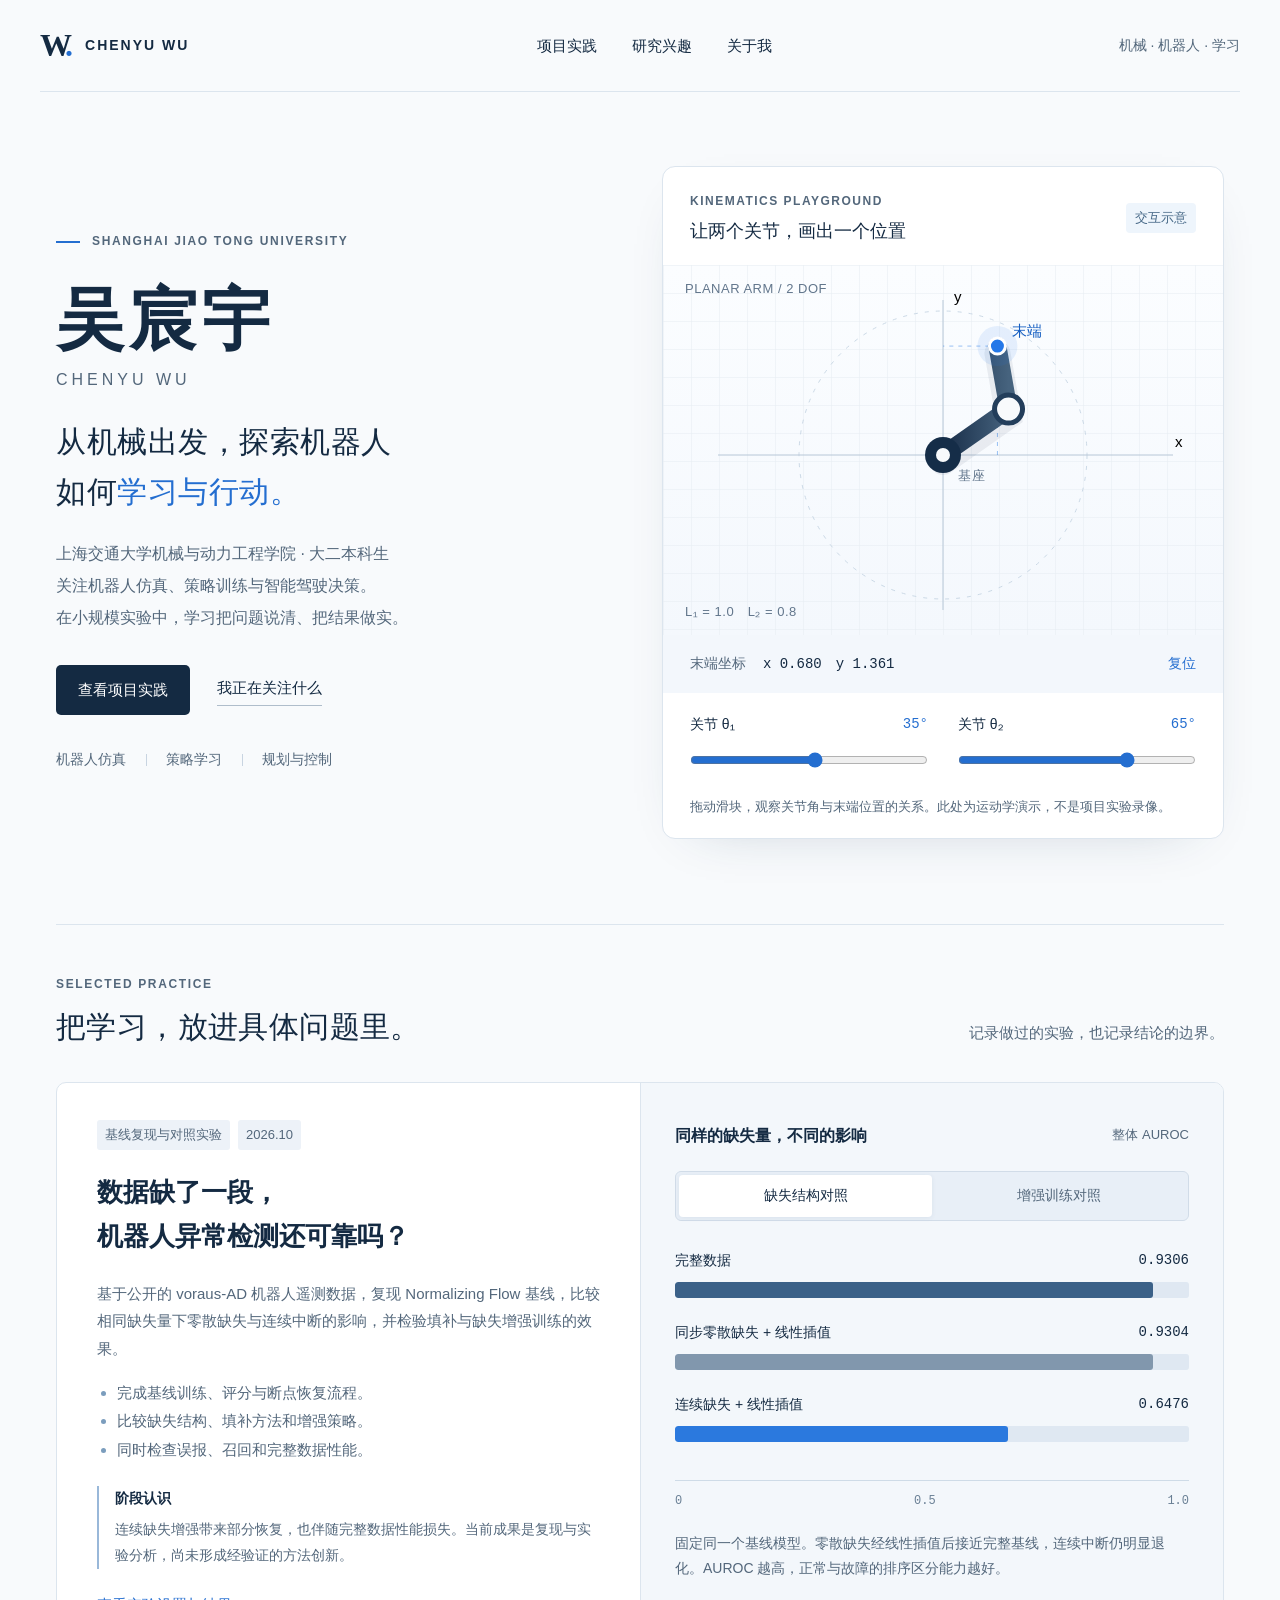
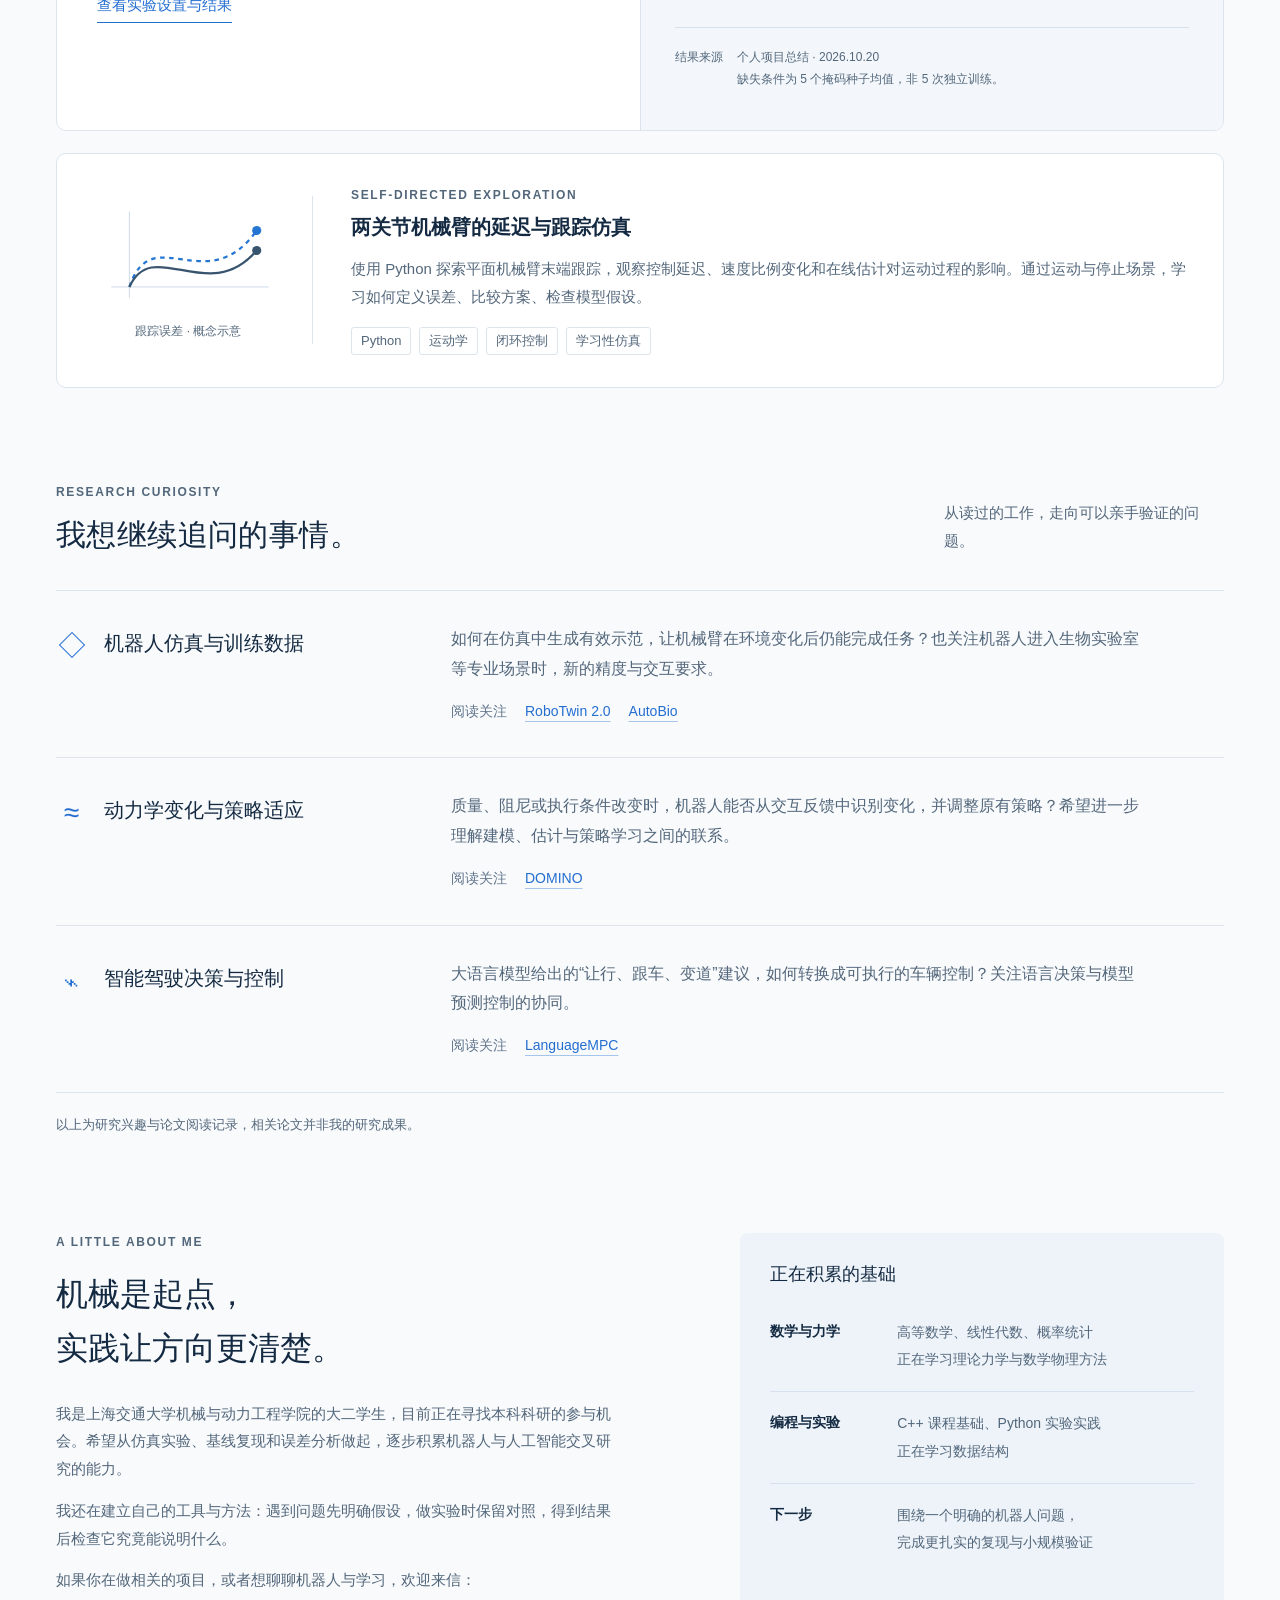
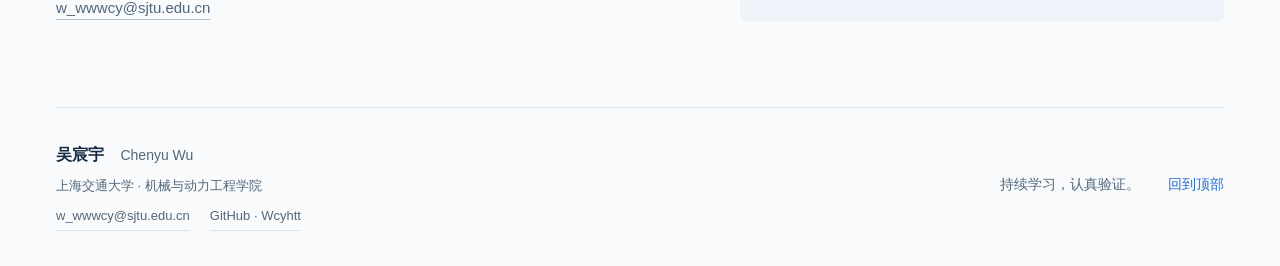
==== index.html @ 539a4d9e "Add files via upload" ====
<!doctype html>
<html lang="zh-CN">
<head>
  <meta charset="utf-8">
  <meta name="viewport" content="width=device-width, initial-scale=1">
  <meta name="description" content="吴宸宇，上海交通大学机械与动力工程学院本科生。关注机器人仿真、策略学习与智能驾驶决策，记录项目实践与学习探索。">
  <meta name="theme-color" content="#f8fafc">
  <title>吴宸宇｜机器人与机械 · 学习和探索</title>
  <link rel="icon" href="favicon.svg" type="image/svg+xml">
  <link rel="stylesheet" href="style.css">
  <script src="app.js" defer></script>
  <script type="application/ld+json">
  {
    "@context": "https://schema.org",
    "@type": "Person",
    "name": "吴宸宇",
    "alternateName": "Chenyu Wu",
    "email": "w_wwwcy@sjtu.edu.cn",
    "sameAs": ["https://github.com/Wcyhtt"],
    "affiliation": { "@type": "CollegeOrUniversity", "name": "上海交通大学机械与动力工程学院" },
    "knowsAbout": ["机器人仿真", "策略学习", "规划与控制", "智能驾驶决策"]
  }
  </script>
</head>
<body>
  <a class="skip-link" href="#main">跳到正文</a>
  <header class="site-header">
    <a class="identity" href="#home" aria-label="吴宸宇主页"><span class="monogram">W<span>.</span></span><span>CHENYU WU</span></a>
    <nav aria-label="主导航"><a href="#projects">项目实践</a><a href="#interests">研究兴趣</a><a href="#about">关于我</a></nav>
    <span class="header-note">机械 · 机器人 · 学习</span>
  </header>
  <main id="main">
    <section class="hero section-shell" id="home">
      <div class="hero-copy">
        <p class="eyebrow"><span class="line"></span> SHANGHAI JIAO TONG UNIVERSITY</p>
        <h1>吴宸宇<span class="english-name">Chenyu Wu</span></h1>
        <p class="hero-statement">从机械出发，探索机器人<br>如何<span>学习与行动。</span></p>
        <p class="hero-description">上海交通大学机械与动力工程学院 · 大二本科生<br>关注机器人仿真、策略训练与智能驾驶决策。<br>在小规模实验中，学习把问题说清、把结果做实。</p>
        <div class="hero-actions"><a class="button primary" href="#projects">查看项目实践</a><a class="text-link" href="#interests">我正在关注什么</a></div>
        <div class="topic-strip"><span>机器人仿真</span><span>策略学习</span><span>规划与控制</span></div>
      </div>
      <div class="robot-panel">
        <div class="panel-heading"><div><span class="eyebrow">KINEMATICS PLAYGROUND</span><h2>让两个关节，画出一个位置</h2></div><span class="pill">交互示意</span></div>
        <svg id="robot" viewBox="0 0 560 370" role="img" aria-label="可通过下方滑块调整关节角度的平面两连杆运动学示意图">
          <defs>
            <pattern id="grid" width="28" height="28" patternUnits="userSpaceOnUse"><path d="M 28 0 L 0 0 0 28" fill="none" stroke="#e5ebf1" stroke-width="1"/></pattern>
            <linearGradient id="linkGrad" x1="0" x2="1"><stop stop-color="#182d48"/><stop offset="1" stop-color="#46637e"/></linearGradient>
          </defs>
          <rect width="560" height="370" fill="url(#grid)"/>
          <circle cx="280" cy="190" r="144" fill="none" stroke="#cbd9e6" stroke-dasharray="4 7"/>
          <path d="M55 190 H510 M280 35 V345" stroke="#b7c7d7" stroke-width="1"/>
          <text x="512" y="182" class="svg-label">x</text><text x="291" y="37" class="svg-label">y</text>
          <text x="22" y="28" class="svg-meta">PLANAR ARM / 2 DOF</text>
          <text x="22" y="351" class="svg-meta">L₁ = 1.0　L₂ = 0.8</text>
          <path id="projection" d="" fill="none" stroke="#2276e5" stroke-dasharray="4 5" opacity=".45"/>
          <path id="arm-shadow" d="" fill="none" stroke="#10243a" stroke-width="26" stroke-linecap="round" opacity=".07" transform="translate(0,7)"/>
          <path id="arm-path" d="" fill="none" stroke="url(#linkGrad)" stroke-width="18" stroke-linecap="round" stroke-linejoin="round"/>
          <circle cx="280" cy="190" r="18" fill="#152d48"/><circle cx="280" cy="190" r="7" fill="#f8fafc"/>
          <circle id="elbow" r="14" fill="#f8fafc" stroke="#233e5b" stroke-width="5"/>
          <circle id="end-glow" r="20" fill="#2478e8" opacity=".1"/>
          <circle id="end" r="8" fill="#2478e8" stroke="white" stroke-width="3"/>
          <text id="tool-label" class="svg-label" fill="#165fc2">末端</text>
          <text x="295" y="215" class="svg-meta">基座</text>
        </svg>
        <div class="coordinates"><span>末端坐标 <b id="coords">x 0.680　y 1.361</b></span><button id="reset-arm" class="quiet-button" type="button">复位</button></div>
        <div class="joint-controls">
          <label for="q1"><span>关节 θ₁ <output id="q1-value" for="q1">35°</output></span><input type="range" id="q1" min="-60" max="120" value="35" step="1"></label>
          <label for="q2"><span>关节 θ₂ <output id="q2-value" for="q2">65°</output></span><input type="range" id="q2" min="-145" max="145" value="65" step="1"></label>
        </div>
        <p class="figure-caption">拖动滑块，观察关节角与末端位置的关系。此处为运动学演示，不是项目实验录像。</p>
      </div>
    </section>

    <section class="section-shell projects" id="projects">
      <div class="section-heading"><div><p class="eyebrow">SELECTED PRACTICE</p><h2>把学习，放进具体问题里。</h2></div><p>记录做过的实验，也记录结论的边界。</p></div>
      <article class="featured-project">
        <div class="project-copy"><div class="tags"><span>基线复现与对照实验</span><span>2026.10</span></div>
          <h3>数据缺了一段，<br>机器人异常检测还可靠吗？</h3>
          <p>基于公开的 voraus-AD 机器人遥测数据，复现 Normalizing Flow 基线，比较相同缺失量下零散缺失与连续中断的影响，并检验填补与缺失增强训练的效果。</p>
          <ul class="project-points"><li>完成基线训练、评分与断点恢复流程。</li><li>比较缺失结构、填补方法和增强策略。</li><li>同时检查误报、召回和完整数据性能。</li></ul>
          <p class="project-insight"><span>阶段认识</span>连续缺失增强带来部分恢复，也伴随完整数据性能损失。当前成果是复现与实验分析，尚未形成经验证的方法创新。</p>
          <button type="button" class="text-button" id="open-details" aria-haspopup="dialog">查看实验设置与结果</button>
        </div>
        <div class="results-panel">
          <div class="results-heading"><h4>同样的缺失量，不同的影响</h4><span>整体 AUROC</span></div>
          <div class="chart-tabs" role="tablist" aria-label="对照实验"><button type="button" role="tab" id="tab-structure" aria-controls="chart-content" aria-selected="true" data-mode="structure">缺失结构对照</button><button type="button" role="tab" id="tab-training" aria-controls="chart-content" aria-selected="false" tabindex="-1" data-mode="training">增强训练对照</button></div>
          <div id="chart-content" role="tabpanel" aria-labelledby="tab-structure" tabindex="0"><div id="bars"></div><div class="chart-axis"><span>0</span><span>0.5</span><span>1.0</span></div><p id="chart-description" class="chart-description"></p></div>
          <div class="chart-footnote"><b>结果来源</b><span>个人项目总结 · 2026.10.20<br>缺失条件为 5 个掩码种子均值，非 5 次独立训练。</span></div>
        </div>
      </article>
      <article class="secondary-project"><div class="small-diagram" aria-hidden="true"><svg viewBox="0 0 210 130"><path d="M20 100 H193 M40 112 V17" stroke="#c7d7e6"/><path d="M40 100 C65 25 125 115 180 38" fill="none" stroke="#2575d3" stroke-width="2.5" stroke-dasharray="5 5"/><path d="M40 100 C66 43 127 122 180 60" fill="none" stroke="#38546e" stroke-width="2.5"/><circle cx="180" cy="38" r="5" fill="#2575d3"/><circle cx="180" cy="60" r="5" fill="#38546e"/></svg><span>跟踪误差 · 概念示意</span></div><div><p class="eyebrow">SELF-DIRECTED EXPLORATION</p><h3>两关节机械臂的延迟与跟踪仿真</h3><p>使用 Python 探索平面机械臂末端跟踪，观察控制延迟、速度比例变化和在线估计对运动过程的影响。通过运动与停止场景，学习如何定义误差、比较方案、检查模型假设。</p><div class="tags light"><span>Python</span><span>运动学</span><span>闭环控制</span><span>学习性仿真</span></div></div></article>
    </section>

    <section class="interests section-shell" id="interests">
      <div class="section-heading"><div><p class="eyebrow">RESEARCH CURIOSITY</p><h2>我想继续追问的事情。</h2></div><p>从读过的工作，走向可以亲手验证的问题。</p></div>
      <div class="interest-list">
        <article><div class="interest-title"><span class="interest-symbol" aria-hidden="true">◇</span><h3>机器人仿真与训练数据</h3></div><div><p>如何在仿真中生成有效示范，让机械臂在环境变化后仍能完成任务？也关注机器人进入生物实验室等专业场景时，新的精度与交互要求。</p><div class="reading-links"><span>阅读关注</span><a href="https://arxiv.org/abs/2506.18088" target="_blank" rel="noopener noreferrer">RoboTwin 2.0</a><a href="https://arxiv.org/abs/2505.14030" target="_blank" rel="noopener noreferrer">AutoBio</a></div></div></article>
        <article><div class="interest-title"><span class="interest-symbol" aria-hidden="true">≈</span><h3>动力学变化与策略适应</h3></div><div><p>质量、阻尼或执行条件改变时，机器人能否从交互反馈中识别变化，并调整原有策略？希望进一步理解建模、估计与策略学习之间的联系。</p><div class="reading-links"><span>阅读关注</span><a href="https://arxiv.org/abs/2210.04209" target="_blank" rel="noopener noreferrer">DOMINO</a></div></div></article>
        <article><div class="interest-title"><span class="interest-symbol" aria-hidden="true">⌁</span><h3>智能驾驶决策与控制</h3></div><div><p>大语言模型给出的“让行、跟车、变道”建议，如何转换成可执行的车辆控制？关注语言决策与模型预测控制的协同。</p><div class="reading-links"><span>阅读关注</span><a href="https://arxiv.org/abs/2310.03026" target="_blank" rel="noopener noreferrer">LanguageMPC</a></div></div></article>
      </div>
      <p class="reading-note">以上为研究兴趣与论文阅读记录，相关论文并非我的研究成果。</p>
    </section>

    <section class="about section-shell" id="about">
      <div class="about-intro"><p class="eyebrow">A LITTLE ABOUT ME</p><h2>机械是起点，<br>实践让方向更清楚。</h2><p>我是上海交通大学机械与动力工程学院的大二学生，目前正在寻找本科科研的参与机会。希望从仿真实验、基线复现和误差分析做起，逐步积累机器人与人工智能交叉研究的能力。</p><p>我还在建立自己的工具与方法：遇到问题先明确假设，做实验时保留对照，得到结果后检查它究竟能说明什么。</p><p class="contact-line">如果你在做相关的项目，或者想聊聊机器人与学习，欢迎来信：<a class="text-link" href="mailto:w_wwwcy@sjtu.edu.cn">w_wwwcy@sjtu.edu.cn</a></p></div>
      <div class="foundation"><h3>正在积累的基础</h3><dl><div><dt>数学与力学</dt><dd>高等数学、线性代数、概率统计<br>正在学习理论力学与数学物理方法</dd></div><div><dt>编程与实验</dt><dd>C++ 课程基础、Python 实验实践<br>正在学习数据结构</dd></div><div><dt>下一步</dt><dd>围绕一个明确的机器人问题，<br>完成更扎实的复现与小规模验证</dd></div></dl></div>
    </section>
  </main>
  <footer class="site-footer section-shell"><div><b>吴宸宇 <span>Chenyu Wu</span></b><p>上海交通大学 · 机械与动力工程学院</p><p class="footer-contact"><a href="mailto:w_wwwcy@sjtu.edu.cn">w_wwwcy@sjtu.edu.cn</a><a href="https://github.com/Wcyhtt" target="_blank" rel="noopener noreferrer">GitHub · Wcyhtt</a></p></div><div class="footer-right"><span>持续学习，认真验证。</span><a href="#home">回到顶部</a></div></footer>

  <dialog id="project-dialog" aria-labelledby="dialog-title"><div class="dialog-top"><span class="eyebrow">PROJECT NOTES</span><button type="button" class="close-button" id="close-details" aria-label="关闭实验详情">关闭</button></div><h2 id="dialog-title">机器人遥测缺失鲁棒性实验</h2><p class="dialog-lead">公开基线复现 · 缺失结构对照 · 普通增强验证</p>
    <h3>实验设置</h3><div class="dialog-facts"><div><span>数据集</span><b>voraus-AD · 100 Hz</b></div><div><span>基线</span><b>官方 Normalizing Flow</b></div><div><span>基线训练</span><b>CPU · 70 轮</b></div><div><span>评价周期</span><b>209 正常 + 755 故障</b></div></div>
    <p>人工缺失设置：一个轴组的 21 个通道，每通道缺失 50 点。连续条件对应 0.5 秒，零散条件匹配缺失数量。分别比较前值填补、线性插值，以及正常续训、零散增强、连续增强。</p>
    <h3>最值得保留的认识</h3><ul><li>零散缺失下，线性插值能使排序性能接近完整基线；连续中断仍明显退化。</li><li>连续增强将缺失条件平均 AUROC 从正常续训的 0.6460 提高到 0.7575，但完整数据召回从 69.54% 降至 61.32%。</li><li>高召回可能伴随大量误报，因此不能只看单一指标。</li></ul>
    <h3>证据范围</h3><p>仅包含一个数据集及有限训练随机种子；五个掩码种子复用同一批周期。线性插值为离线对照，人工遥测缺失不等于真实总线故障。项目尚无论文或经验证的方法创新，当前保留复现流程、结果与阶段分析。</p>
    <div class="dialog-actions"><a class="button primary" href="project-note.txt" download>下载简要项目记录</a><a href="https://github.com/vorausrobotik/voraus-ad-dataset" target="_blank" rel="noopener noreferrer">查看上游数据与代码</a></div>
  </dialog>
</body>
</html>
---- style.css ----
:root{--ink:#142a42;--muted:#53677b;--blue:#246ed0;--pale:#eef5fc;--line:#dce5ee;--paper:#fff;--bg:#f8fafc;font-size:16px;color-scheme:light}*{box-sizing:border-box}html{scroll-behavior:smooth;scroll-padding-top:96px}body{margin:0;background:var(--bg);color:var(--ink);font-family:Inter,-apple-system,BlinkMacSystemFont,"Segoe UI","PingFang SC","Microsoft YaHei",sans-serif;font-size:1rem;line-height:1.85;-webkit-font-smoothing:antialiased}a{color:inherit;text-decoration:none}button,input{font:inherit}button,a,input{-webkit-tap-highlight-color:transparent}button{cursor:pointer}a:focus-visible,button:focus-visible,input:focus-visible,[tabindex]:focus-visible{outline:3px solid #5299ef;outline-offset:5px}::selection{background:#cfe3ff}h1,h2,h3,h4,p{margin:0}h1,h2,h3,h4{line-height:1.45}button{border:0}svg{display:block}section{scroll-margin-top:25px}.section-shell{width:min(1240px,calc(100% - 112px));margin:auto}.site-header{height:92px;width:min(1360px,calc(100% - 80px));margin:auto;display:flex;align-items:center;justify-content:space-between;border-bottom:1px solid var(--line);gap:28px}.identity{display:flex;align-items:center;gap:13px;letter-spacing:2px;font-weight:700;font-size:.875rem;white-space:nowrap}.monogram{font-family:Georgia,serif;font-weight:bold;font-size:2rem;letter-spacing:-4px;margin-right:3px}.monogram span{color:var(--blue)}nav{display:flex;gap:35px;font-size:.9375rem}nav a{position:relative}nav a:after{content:"";height:2px;background:var(--blue);position:absolute;bottom:-6px;left:0;width:0;transition:width .2s}nav a:hover:after{width:100%}.header-note{font-size:.875rem;color:var(--muted)}.eyebrow{font-size:.75rem;line-height:1.6;font-weight:650;letter-spacing:1.65px;color:var(--muted)}.hero{padding-top:74px;padding-bottom:85px;display:grid;grid-template-columns:1fr 1.02fr;gap:55px;align-items:center}.hero .eyebrow{display:flex;align-items:center;gap:12px}.line{width:24px;height:2px;background:var(--blue)}h1{font-size:4.25rem;letter-spacing:5px;font-weight:650;line-height:1.2;margin:28px 0 28px}.english-name{display:block;margin-top:9px;font-size:1rem;letter-spacing:4px;color:var(--muted);font-weight:450;text-transform:uppercase}.hero-statement{font-size:1.875rem;font-weight:550;letter-spacing:.5px;line-height:1.65;margin-bottom:22px}.hero-statement span{color:var(--blue)}.hero-description{font-size:1rem;color:var(--muted);line-height:2}.hero-actions{display:flex;align-items:center;gap:27px;margin-top:31px}.button{padding:11px 22px;display:inline-flex;align-items:center;justify-content:center;font-size:.9375rem;font-weight:550;border-radius:5px;transition:background .2s,transform .2s}.primary{background:var(--ink);color:white}.primary:hover{background:var(--blue);transform:translateY(-1px)}.text-link{font-size:.9375rem;border-bottom:1px solid #afbdcb;padding-bottom:3px}.text-link:hover{color:var(--blue)}.topic-strip{display:flex;gap:20px;margin-top:32px;font-size:.875rem;color:var(--muted)}.topic-strip span+span{position:relative;padding-left:20px}.topic-strip span+span:before{content:"";height:12px;width:1px;background:#c8d4e1;position:absolute;left:0;top:7px}.robot-panel{background:#fff;border:1px solid var(--line);border-radius:13px;overflow:hidden;box-shadow:0 16px 55px -35px #1736534a}.panel-heading{padding:25px 27px 21px;display:flex;align-items:center;justify-content:space-between;gap:15px}.panel-heading h2{font-size:1.125rem;font-weight:550;margin-top:7px}.panel-heading .eyebrow{font-size:.75rem;letter-spacing:1.5px}.pill{font-size:.8125rem;white-space:nowrap;background:var(--pale);padding:3px 9px;border-radius:4px;color:#466887}#robot{width:100%;height:auto;background:linear-gradient(#fbfdff,#f4f8fd)}.svg-label{font-family:inherit;font-size:15px}.svg-meta{font-family:inherit;font-size:13px;fill:#62768c;letter-spacing:.5px}.coordinates{display:flex;justify-content:space-between;align-items:center;padding:12px 27px;background:#f3f7fc;font-size:.875rem;color:var(--muted);gap:10px}.coordinates b{font-family:ui-monospace,SFMono-Regular,Consolas,monospace;font-weight:500;color:var(--ink);margin-left:13px}.quiet-button{background:transparent;color:var(--blue);font-size:.875rem;padding:4px 0 4px 9px}.joint-controls{padding:19px 27px 7px;display:grid;grid-template-columns:1fr 1fr;gap:30px}.joint-controls label>span{display:flex;justify-content:space-between;font-size:.875rem}.joint-controls output{font-family:ui-monospace,monospace;color:var(--blue)}input[type=range]{width:100%;height:22px;accent-color:var(--blue);margin:11px 0 0;cursor:pointer}.figure-caption{padding:8px 27px 20px;color:var(--muted);font-size:.8125rem;line-height:1.7}.section-heading{display:flex;align-items:flex-end;justify-content:space-between;gap:35px;margin-bottom:34px}.section-heading h2{font-size:1.875rem;font-weight:580;letter-spacing:.4px;margin-top:11px}.section-heading>p{max-width:280px;color:var(--muted);font-size:.9375rem;padding-bottom:2px}.projects{padding-top:50px;border-top:1px solid var(--line)}.featured-project{display:grid;grid-template-columns:1fr 1fr;border:1px solid var(--line);border-radius:10px;background:var(--paper);overflow:hidden}.project-copy{padding:37px 40px 36px}.tags{display:flex;flex-wrap:wrap;gap:8px;font-size:.8125rem;color:var(--muted)}.tags span{background:#edf2f8;padding:3px 8px;border-radius:3px}.project-copy h3{font-size:1.65rem;font-weight:600;margin-top:21px;margin-bottom:21px;line-height:1.65}.project-copy>p,.project-points{font-size:.9375rem;color:var(--muted)}.project-points{padding-left:20px;margin:16px 0 22px;line-height:1.9}.project-points li::marker{color:#7b9dbd}.project-insight{border-left:2px solid #99b8d9;padding-left:16px;font-size:.875rem!important}.project-insight>span{display:block;color:var(--ink);font-weight:600;margin-bottom:5px}.text-button{background:transparent;border-bottom:1px solid var(--blue);color:var(--blue);padding:0 0 3px;margin-top:22px;font-size:.9375rem}.text-button:hover{color:var(--ink);border-color:var(--ink)}.results-panel{padding:40px 34px;background:#f3f7fb;border-left:1px solid var(--line);display:flex;flex-direction:column;justify-content:center}.results-heading{display:flex;justify-content:space-between;align-items:center;gap:15px;margin-bottom:24px}.results-heading h4{font-size:1rem;font-weight:600}.results-heading>span{font-size:.8125rem;color:var(--muted);white-space:nowrap}.chart-tabs{display:flex;border:1px solid #d1dce8;background:#e8eff7;border-radius:6px;padding:3px;margin-bottom:27px}.chart-tabs button{width:50%;padding:8px 10px;border-radius:4px;background:transparent;color:var(--muted);font-size:.875rem}.chart-tabs button[aria-selected=true]{background:white;color:var(--ink);box-shadow:0 1px 5px #29446012}#bars{display:flex;flex-direction:column;gap:22px;min-height:220px}.bar-label{display:flex;justify-content:space-between;font-size:.875rem;margin-bottom:8px;gap:12px}.bar-label b{font-family:ui-monospace,monospace;font-weight:500}.bar-track{height:16px;background:#dfe8f2;border-radius:3px;overflow:hidden}.bar-fill{height:100%;background:#3b6188;border-radius:3px;transition:width .3s}.bar-fill.accent{background:#2b79de}.bar-fill.muted{background:#8197ad}.chart-axis{display:flex;justify-content:space-between;font-family:ui-monospace,monospace;font-size:.75rem;color:#697f94;margin-top:12px;padding-top:9px;border-top:1px solid #cedbe7}.chart-description{font-size:.875rem;color:var(--muted);margin-top:18px;min-height:76px}.chart-footnote{display:flex;gap:14px;border-top:1px solid #d6e1ec;margin-top:20px;padding-top:18px;font-size:.75rem;color:var(--muted)}.chart-footnote b{font-weight:500;white-space:nowrap}.secondary-project{display:grid;grid-template-columns:220px 1fr;gap:38px;padding:32px 36px;border:1px solid var(--line);border-radius:10px;background:#fff;margin-top:22px;align-items:center}.secondary-project h3{font-size:1.25rem;margin:8px 0 13px}.secondary-project p:not(.eyebrow){font-size:.9375rem;color:var(--muted)}.small-diagram{border-right:1px solid var(--line);padding-right:28px;text-align:center}.small-diagram svg{width:100%}.small-diagram span{font-size:.75rem;color:var(--muted)}.tags.light{margin-top:16px}.tags.light span{background:transparent;border:1px solid var(--line);padding:1px 9px}.interests{padding-top:95px}.interest-list{border-top:1px solid var(--line)}.interest-list article{display:grid;grid-template-columns:350px 1fr;gap:45px;padding:33px 0;border-bottom:1px solid var(--line)}.interest-title{display:flex;gap:17px;align-items:flex-start}.interest-title h3{font-size:1.25rem;font-weight:550;padding-top:5px}.interest-symbol{font-size:1.75rem;color:var(--blue);width:31px;line-height:1.6;text-align:center}.interest-list article p{color:var(--muted);font-size:1rem;max-width:690px}.reading-links{display:flex;gap:18px;flex-wrap:wrap;margin-top:15px;font-size:.875rem}.reading-links>span{color:#60748b}.reading-links a{color:var(--blue);text-decoration:underline;text-underline-offset:5px;text-decoration-color:#a5c5ed}.reading-links a:hover{text-decoration-color:var(--blue)}.reading-note{font-size:.8125rem;color:var(--muted);margin-top:20px}.about{display:grid;grid-template-columns:1fr .85fr;gap:115px;padding-top:96px;padding-bottom:85px}.about h2{font-size:2rem;line-height:1.7;font-weight:550;margin:15px 0 24px}.about-intro>p:not(.eyebrow){color:var(--muted);font-size:.9375rem;margin-top:14px}.foundation{padding:28px 30px;background:#edf3f9;border-radius:8px}.foundation h3{font-size:1.125rem;font-weight:550}.foundation dl{margin:14px 0 0}.foundation dl>div{padding:18px 0;border-bottom:1px solid #d7e2ee;display:grid;grid-template-columns:115px 1fr;gap:12px}.foundation dl>div:last-child{border:0;padding-bottom:0}.foundation dt{font-size:.875rem;font-weight:600}.foundation dd{margin:0;color:var(--muted);font-size:.875rem;line-height:1.95}.site-footer{padding:32px 0 35px;border-top:1px solid var(--line);display:flex;justify-content:space-between;gap:25px;font-size:.875rem}.site-footer b{font-size:1rem;font-weight:600}.site-footer b span{margin-left:12px;font-weight:450;color:var(--muted);font-size:.875rem}.site-footer p{font-size:.8125rem;color:var(--muted);margin-top:5px}.footer-right{display:flex;gap:28px;align-items:center;color:var(--muted)}.footer-right a{color:var(--blue)}.skip-link{position:absolute;left:12px;top:-90px;z-index:5;padding:10px;background:var(--ink);color:white}.skip-link:focus{top:10px}dialog{border:1px solid var(--line);border-radius:12px;width:min(750px,calc(100% - 36px));max-height:90vh;padding:34px 39px;color:var(--ink);box-shadow:0 30px 100px #11243d40}dialog::backdrop{background:#10284185;backdrop-filter:blur(4px)}.dialog-top{display:flex;align-items:center;justify-content:space-between;margin-bottom:20px}.close-button{background:#eef3f8;color:var(--ink);border-radius:4px;padding:5px 12px;font-size:.875rem}dialog h2{font-size:1.55rem}.dialog-lead{color:var(--muted);margin:10px 0 24px;font-size:.875rem}dialog h3{font-size:1.05rem;margin:22px 0 12px}dialog p,dialog li{font-size:.9375rem;color:var(--muted)}dialog ul{padding-left:21px}dialog li{margin:9px 0}.dialog-facts{display:grid;grid-template-columns:1fr 1fr;gap:11px;margin:15px 0 20px}.dialog-facts>div{padding:12px 16px;background:#f1f5fa;border-radius:5px}.dialog-facts span{display:block;color:var(--muted);font-size:.8125rem}.dialog-facts b{font-size:.875rem;font-weight:500}.dialog-actions{display:flex;align-items:center;gap:25px;flex-wrap:wrap;margin-top:24px}.dialog-actions>a:not(.button){font-size:.875rem;color:var(--blue);text-decoration:underline}
@media(min-width:1500px){.hero{gap:90px;padding-top:95px;padding-bottom:105px}.hero-statement{font-size:2rem}}
@media(max-width:1100px){.section-shell{width:calc(100% - 72px)}.site-header{width:calc(100% - 60px)}.header-note{display:none}.hero{gap:32px;padding-top:55px}h1{font-size:3.5rem}.hero-statement{font-size:1.55rem}.hero-description{font-size:.9375rem}.panel-heading{padding:20px}.panel-heading h2{font-size:1rem}.pill{display:none}.project-copy{padding:30px}.results-panel{padding:30px 25px}.interest-list article{grid-template-columns:285px 1fr;gap:25px}.about{gap:50px}.foundation{padding:25px}.foundation dl>div{grid-template-columns:1fr;gap:4px}.hero-actions{gap:20px}.text-link{font-size:.875rem}.topic-strip{gap:10px}.topic-strip span+span{padding-left:10px}}
@media(max-width:800px){html{scroll-padding-top:30px}.section-shell{width:calc(100% - 40px)}.site-header{width:calc(100% - 40px);height:auto;min-height:82px;flex-wrap:wrap;padding:16px 0;gap:14px}.identity{font-size:.8125rem}nav{gap:23px;font-size:.875rem}.hero{grid-template-columns:1fr;padding-top:46px;padding-bottom:58px;gap:36px}.hero-copy{max-width:600px}.hero .eyebrow{font-size:.6875rem}h1{font-size:3.65rem;margin:26px 0}.hero-statement{font-size:1.75rem}.hero-description{font-size:1rem}.hero-actions{gap:27px}.topic-strip{margin-top:25px;gap:18px}.topic-strip span+span{padding-left:18px}.robot-panel{max-width:620px;width:100%}.panel-heading h2{font-size:1.125rem}.pill{display:block}.figure-caption{font-size:.8125rem}.section-heading{display:block;margin-bottom:26px}.section-heading h2{font-size:1.55rem}.section-heading>p{margin-top:14px;max-width:none}.featured-project{grid-template-columns:1fr}.results-panel{border-left:0;border-top:1px solid var(--line);padding:28px}.project-copy{padding:29px}.project-copy h3{font-size:1.5rem}.project-copy h3 br{display:none}#bars{min-height:0;gap:20px}.chart-description{min-height:0}.secondary-project{grid-template-columns:1fr;padding:28px;gap:15px}.small-diagram{display:none}.interests{padding-top:65px}.interest-list article{grid-template-columns:1fr;gap:12px;padding:27px 0}.interest-title h3{font-size:1.15rem}.interest-list article>div:last-child{padding-left:48px}.reading-links{gap:15px}.about{grid-template-columns:1fr;gap:32px;padding-top:65px;padding-bottom:55px}.about h2{font-size:1.65rem}.foundation dl>div{grid-template-columns:110px 1fr}.site-footer{flex-direction:column;gap:19px}.footer-right{justify-content:space-between;font-size:.8125rem}dialog{padding:25px}.dialog-facts{grid-template-columns:1fr 1fr}.dialog-actions{gap:18px}}
@media(max-width:400px){nav{gap:17px}.site-header{gap:9px}.hero-actions{gap:18px}.button{padding:10px 17px}.text-link{font-size:.8125rem}.coordinates{padding:12px 18px;font-size:.8125rem}.coordinates b{margin-left:6px}.joint-controls{padding:18px 20px 5px;gap:20px}.panel-heading{padding:20px 18px}.panel-heading h2{font-size:1rem}.figure-caption{padding:8px 18px 17px}.topic-strip{font-size:.8125rem}.project-copy,.results-panel{padding:24px}.results-heading{align-items:start}.results-heading h4{font-size:.9375rem}.foundation{padding:22px}.foundation dl>div{grid-template-columns:1fr}.dialog-facts{grid-template-columns:1fr}}
@media(prefers-reduced-motion:reduce){html{scroll-behavior:auto}*{transition:none!important}}
.footer-contact{display:flex;flex-wrap:wrap;gap:20px;margin-top:10px}
.footer-contact a{border-bottom:1px solid var(--line);padding-bottom:2px;transition:color .2s,border-color .2s}
.footer-contact a:hover{color:var(--blue);border-color:var(--blue)}
.contact-line .text-link{white-space:nowrap}
@media(max-width:800px){.footer-contact{gap:14px}}
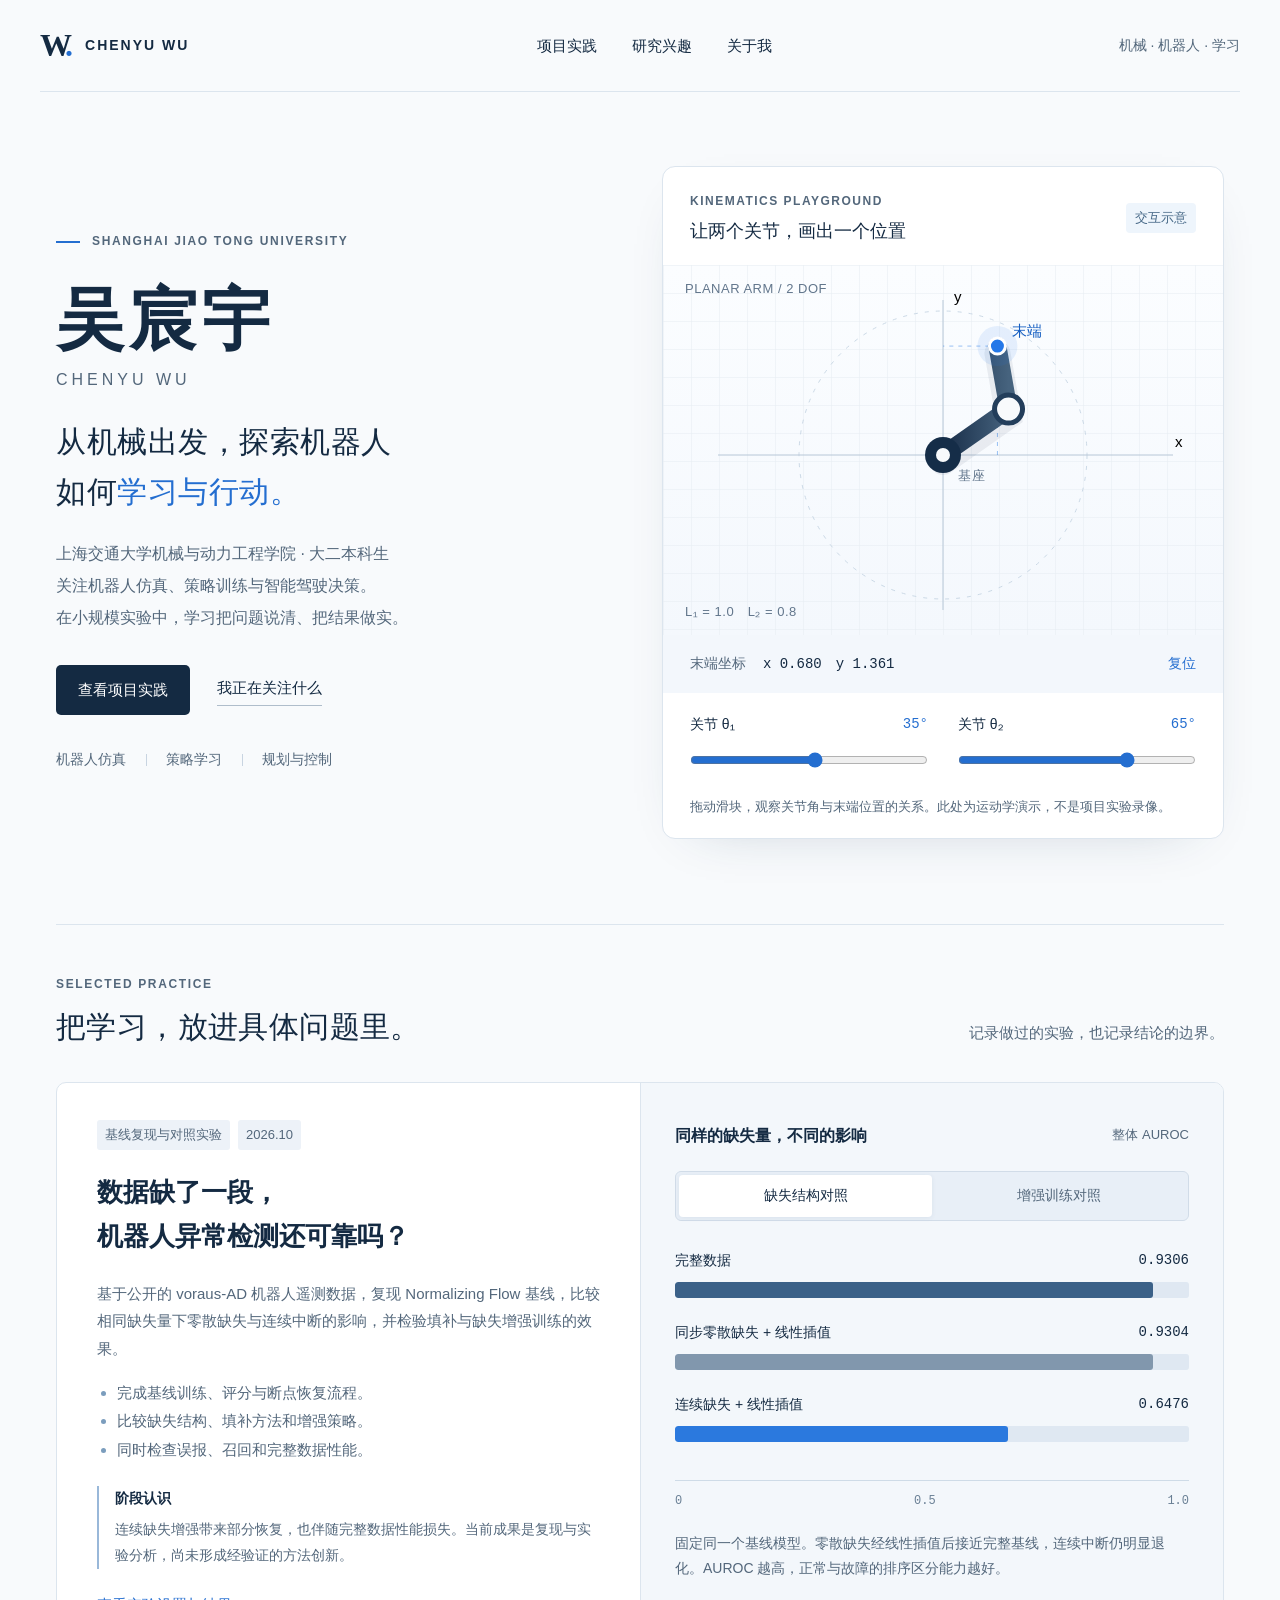
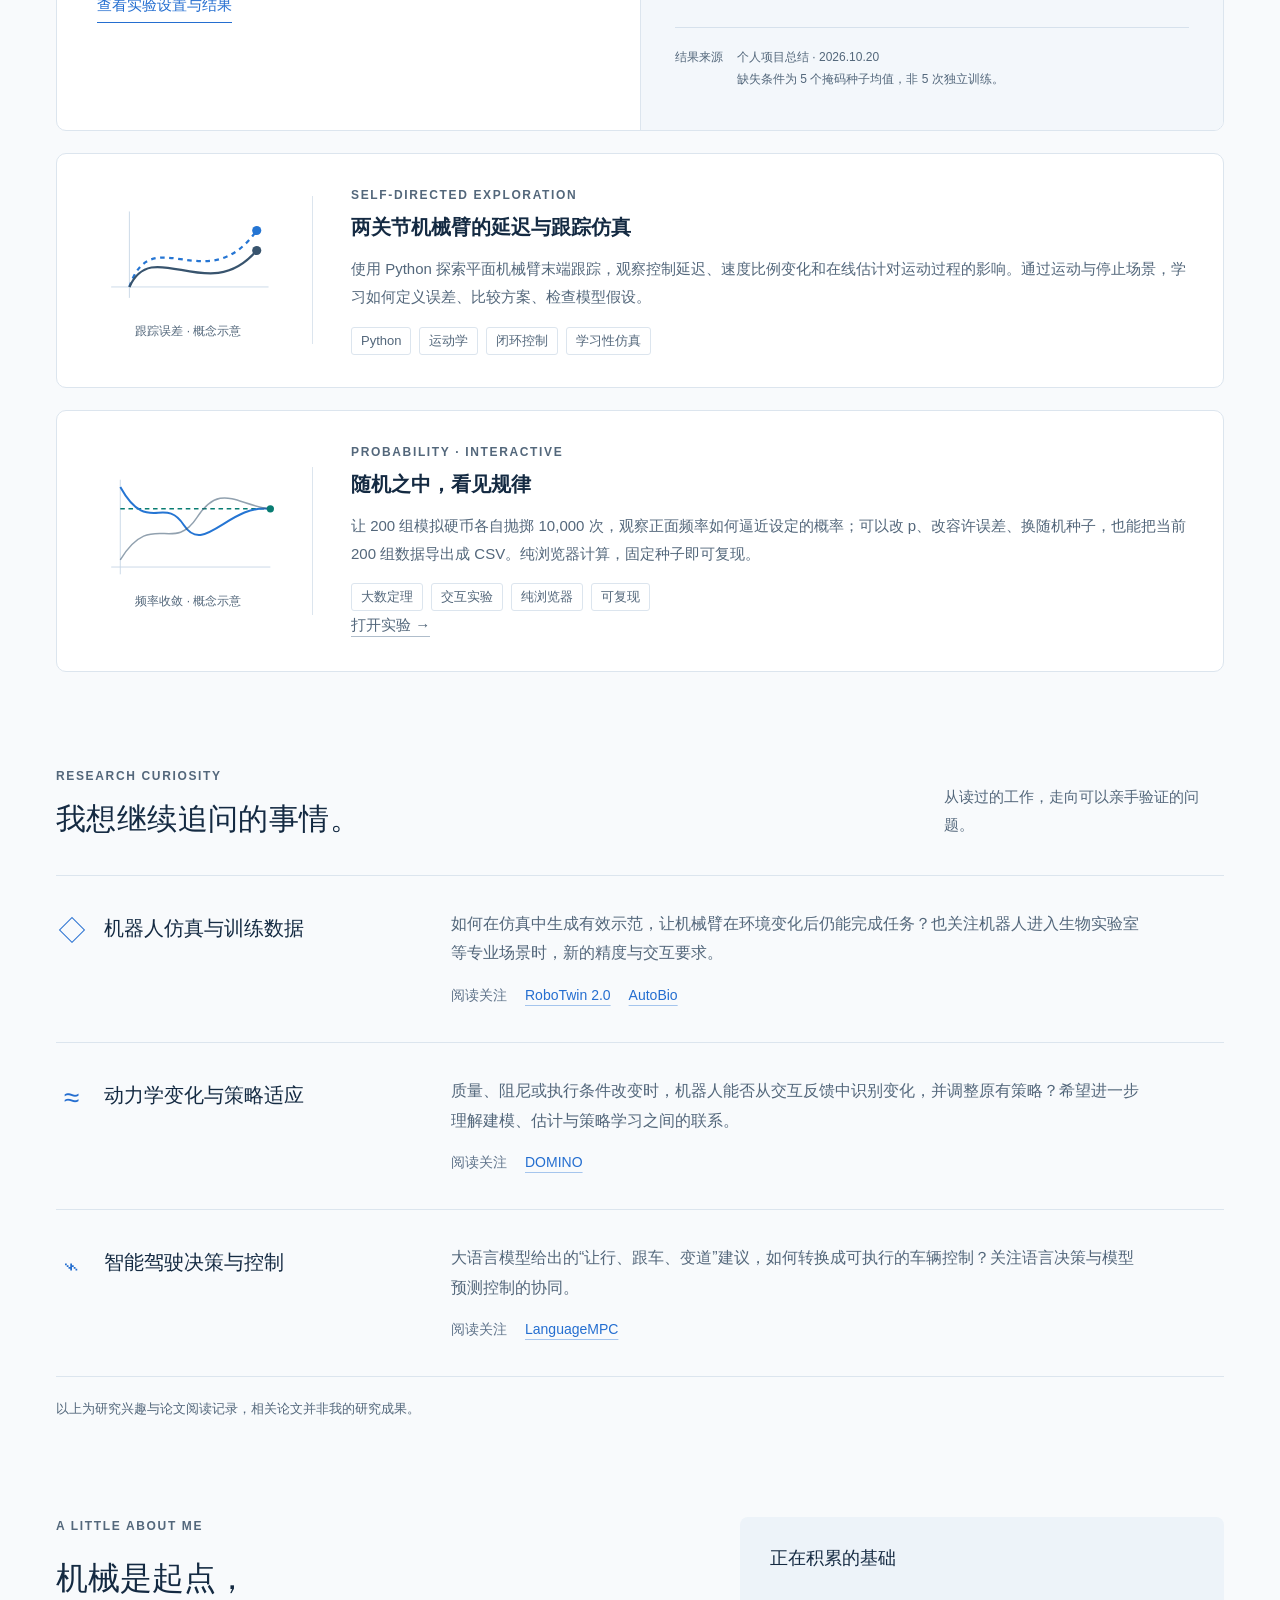
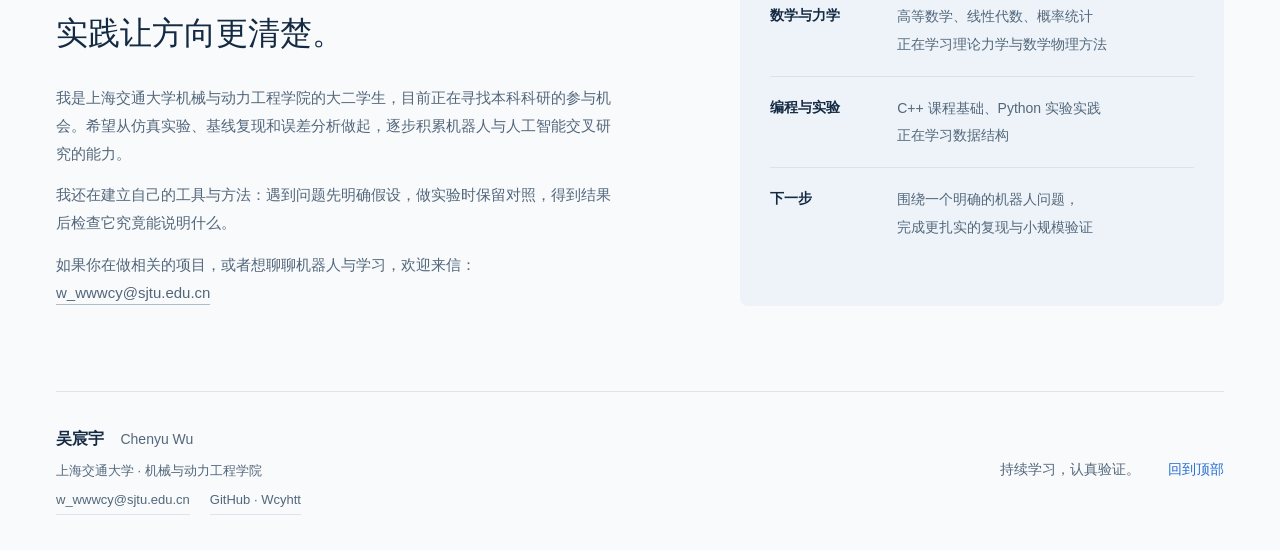
==== commit 3f7394de: "????:??????????" ====
--- a/index.html
+++ b/index.html
@@ -89,6 +89,7 @@
         </div>
       </article>
       <article class="secondary-project"><div class="small-diagram" aria-hidden="true"><svg viewBox="0 0 210 130"><path d="M20 100 H193 M40 112 V17" stroke="#c7d7e6"/><path d="M40 100 C65 25 125 115 180 38" fill="none" stroke="#2575d3" stroke-width="2.5" stroke-dasharray="5 5"/><path d="M40 100 C66 43 127 122 180 60" fill="none" stroke="#38546e" stroke-width="2.5"/><circle cx="180" cy="38" r="5" fill="#2575d3"/><circle cx="180" cy="60" r="5" fill="#38546e"/></svg><span>跟踪误差 · 概念示意</span></div><div><p class="eyebrow">SELF-DIRECTED EXPLORATION</p><h3>两关节机械臂的延迟与跟踪仿真</h3><p>使用 Python 探索平面机械臂末端跟踪，观察控制延迟、速度比例变化和在线估计对运动过程的影响。通过运动与停止场景，学习如何定义误差、比较方案、检查模型假设。</p><div class="tags light"><span>Python</span><span>运动学</span><span>闭环控制</span><span>学习性仿真</span></div></div></article>
+      <article class="secondary-project"><div class="small-diagram" aria-hidden="true"><svg viewBox="0 0 210 130"><path d="M20 110 H195 M30 118 V14" stroke="#c7d7e6"/><line x1="30" y1="46" x2="195" y2="46" stroke="#087c72" stroke-width="1.6" stroke-dasharray="5 4"/><path d="M30 22 C60 76 78 30 100 64 S150 40 195 46" fill="none" stroke="#2575d3" stroke-width="2.2"/><path d="M30 102 C64 46 88 96 114 56 S158 42 195 46" fill="none" stroke="#38546e" stroke-width="1.6" opacity=".55"/><circle cx="195" cy="46" r="4" fill="#087c72"/></svg><span>频率收敛 · 概念示意</span></div><div><p class="eyebrow">PROBABILITY · INTERACTIVE</p><h3>随机之中，看见规律</h3><p>让 200 组模拟硬币各自抛掷 10,000 次，观察正面频率如何逼近设定的概率；可以改 p、改容许误差、换随机种子，也能把当前 200 组数据导出成 CSV。纯浏览器计算，固定种子即可复现。</p><div class="tags light"><span>大数定理</span><span>交互实验</span><span>纯浏览器</span><span>可复现</span></div><p class="project-link"><a class="text-link" href="law-of-large-numbers.html" target="_blank" rel="noopener">打开实验 →</a></p></div></article>
     </section>
 
     <section class="interests section-shell" id="interests">
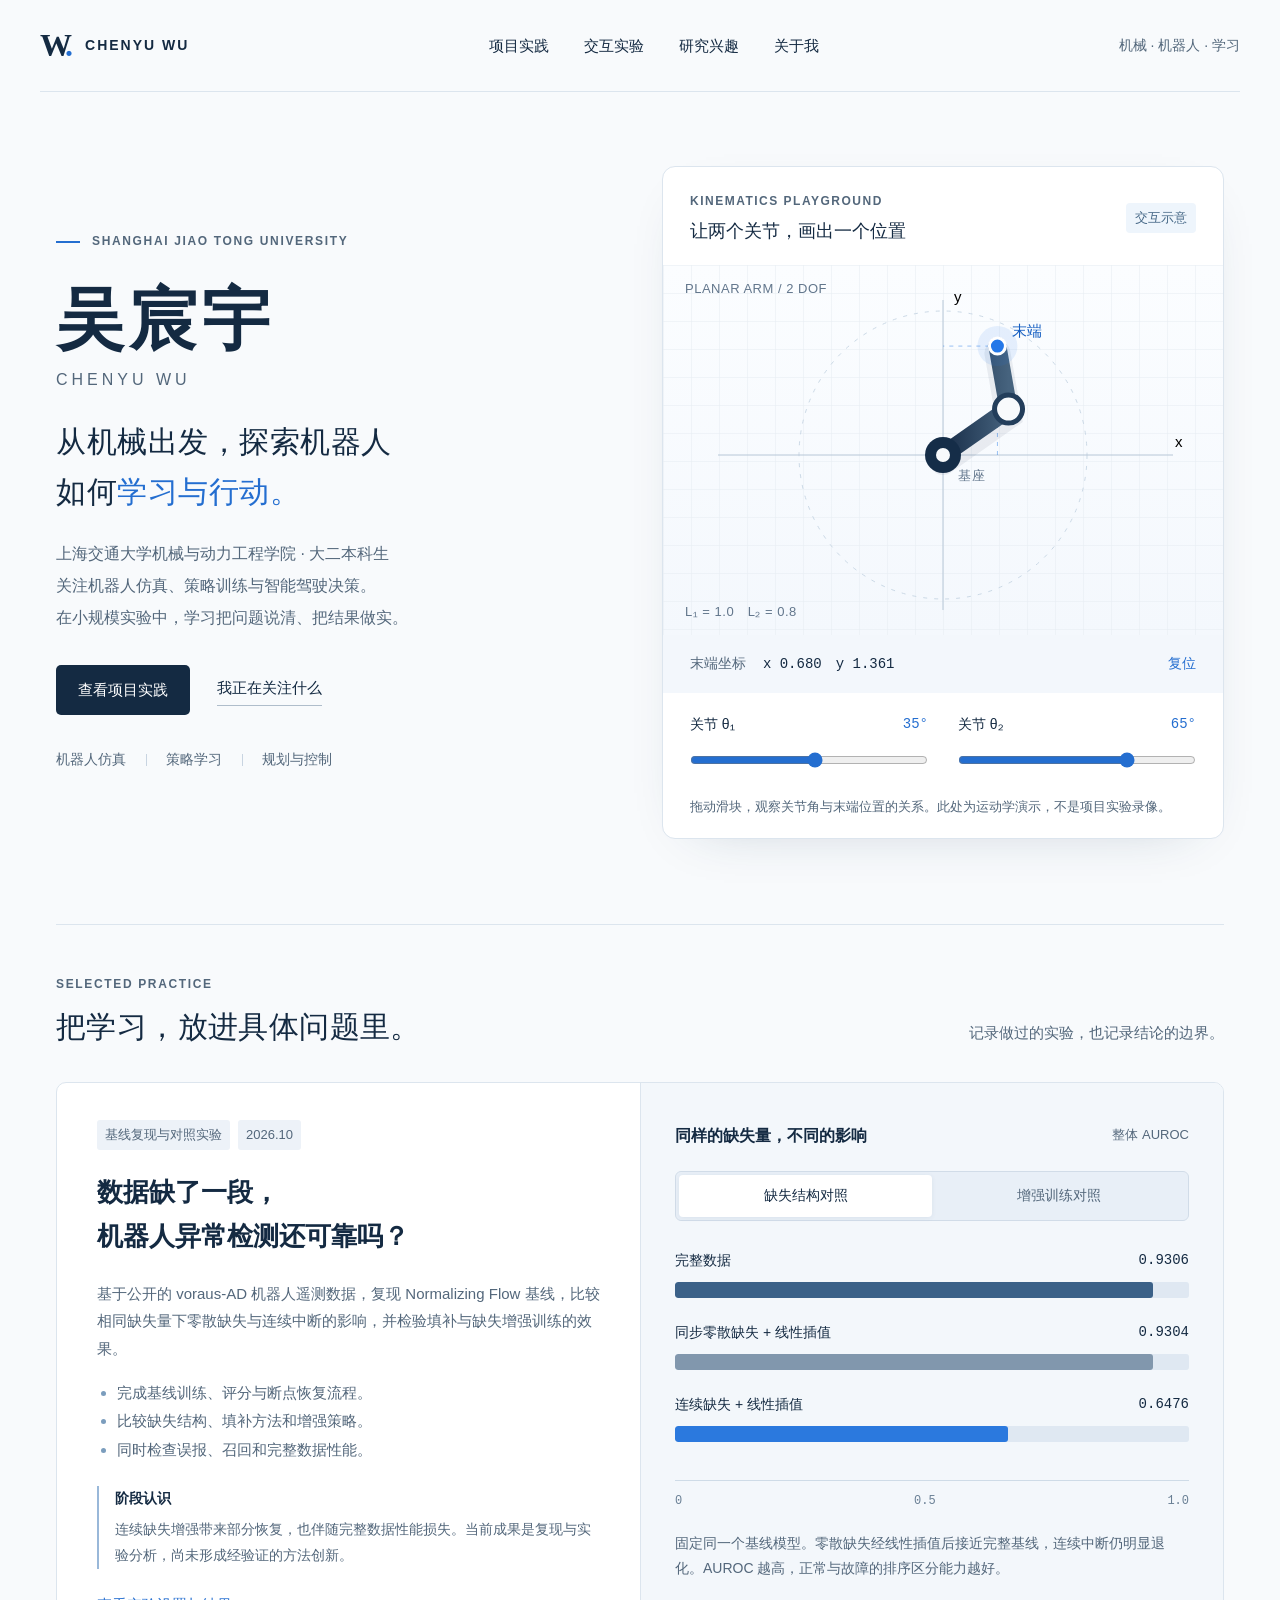
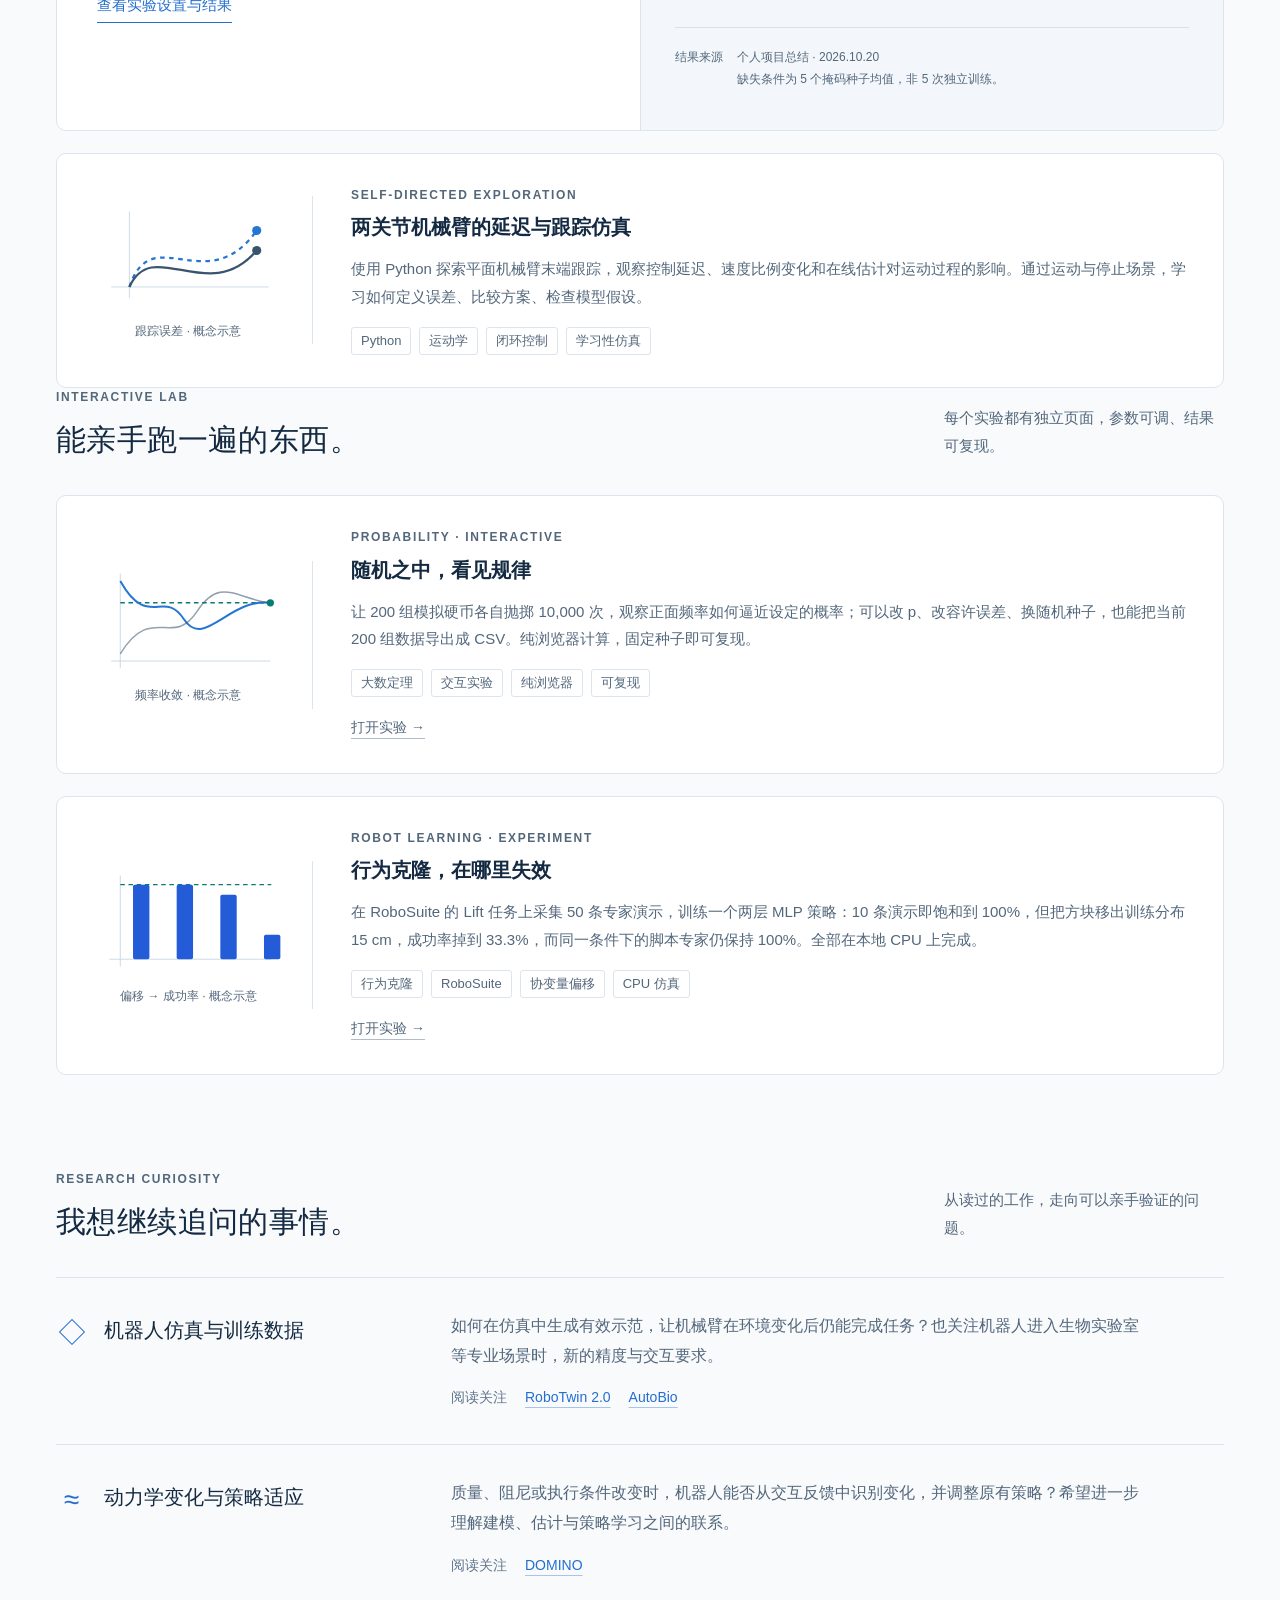
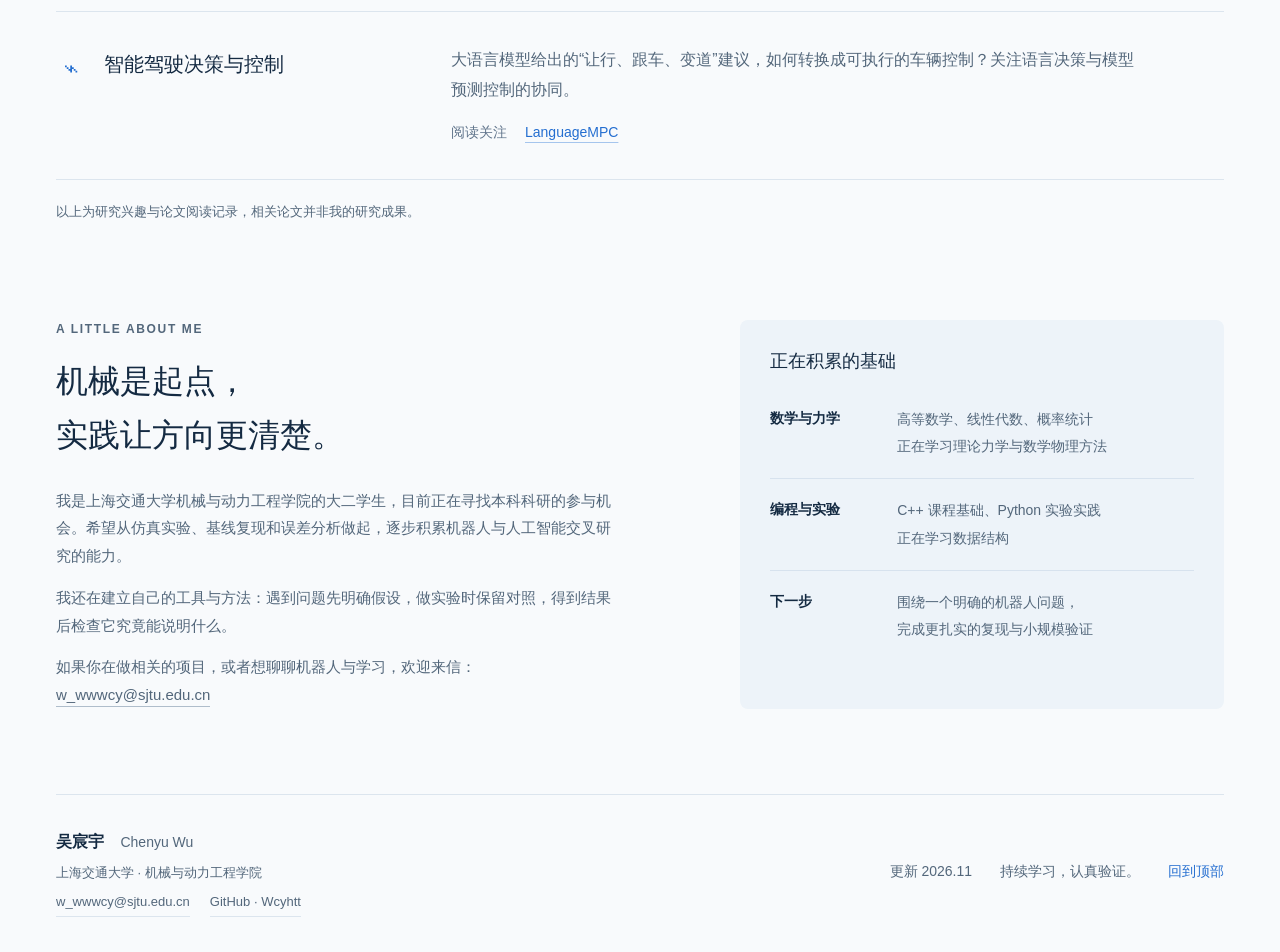
==== commit 447d9792: "????:??????????" ====
--- a/index.html
+++ b/index.html
@@ -1,120 +1,131 @@
-<!doctype html>
-<html lang="zh-CN">
-<head>
-  <meta charset="utf-8">
-  <meta name="viewport" content="width=device-width, initial-scale=1">
-  <meta name="description" content="吴宸宇，上海交通大学机械与动力工程学院本科生。关注机器人仿真、策略学习与智能驾驶决策，记录项目实践与学习探索。">
-  <meta name="theme-color" content="#f8fafc">
-  <title>吴宸宇｜机器人与机械 · 学习和探索</title>
-  <link rel="icon" href="favicon.svg" type="image/svg+xml">
-  <link rel="stylesheet" href="style.css">
-  <script src="app.js" defer></script>
-  <script type="application/ld+json">
-  {
-    "@context": "https://schema.org",
-    "@type": "Person",
-    "name": "吴宸宇",
-    "alternateName": "Chenyu Wu",
-    "email": "w_wwwcy@sjtu.edu.cn",
-    "sameAs": ["https://github.com/Wcyhtt"],
-    "affiliation": { "@type": "CollegeOrUniversity", "name": "上海交通大学机械与动力工程学院" },
-    "knowsAbout": ["机器人仿真", "策略学习", "规划与控制", "智能驾驶决策"]
-  }
-  </script>
-</head>
-<body>
-  <a class="skip-link" href="#main">跳到正文</a>
-  <header class="site-header">
-    <a class="identity" href="#home" aria-label="吴宸宇主页"><span class="monogram">W<span>.</span></span><span>CHENYU WU</span></a>
-    <nav aria-label="主导航"><a href="#projects">项目实践</a><a href="#interests">研究兴趣</a><a href="#about">关于我</a></nav>
-    <span class="header-note">机械 · 机器人 · 学习</span>
-  </header>
-  <main id="main">
-    <section class="hero section-shell" id="home">
-      <div class="hero-copy">
-        <p class="eyebrow"><span class="line"></span> SHANGHAI JIAO TONG UNIVERSITY</p>
-        <h1>吴宸宇<span class="english-name">Chenyu Wu</span></h1>
-        <p class="hero-statement">从机械出发，探索机器人<br>如何<span>学习与行动。</span></p>
-        <p class="hero-description">上海交通大学机械与动力工程学院 · 大二本科生<br>关注机器人仿真、策略训练与智能驾驶决策。<br>在小规模实验中，学习把问题说清、把结果做实。</p>
-        <div class="hero-actions"><a class="button primary" href="#projects">查看项目实践</a><a class="text-link" href="#interests">我正在关注什么</a></div>
-        <div class="topic-strip"><span>机器人仿真</span><span>策略学习</span><span>规划与控制</span></div>
-      </div>
-      <div class="robot-panel">
-        <div class="panel-heading"><div><span class="eyebrow">KINEMATICS PLAYGROUND</span><h2>让两个关节，画出一个位置</h2></div><span class="pill">交互示意</span></div>
-        <svg id="robot" viewBox="0 0 560 370" role="img" aria-label="可通过下方滑块调整关节角度的平面两连杆运动学示意图">
-          <defs>
-            <pattern id="grid" width="28" height="28" patternUnits="userSpaceOnUse"><path d="M 28 0 L 0 0 0 28" fill="none" stroke="#e5ebf1" stroke-width="1"/></pattern>
-            <linearGradient id="linkGrad" x1="0" x2="1"><stop stop-color="#182d48"/><stop offset="1" stop-color="#46637e"/></linearGradient>
-          </defs>
-          <rect width="560" height="370" fill="url(#grid)"/>
-          <circle cx="280" cy="190" r="144" fill="none" stroke="#cbd9e6" stroke-dasharray="4 7"/>
-          <path d="M55 190 H510 M280 35 V345" stroke="#b7c7d7" stroke-width="1"/>
-          <text x="512" y="182" class="svg-label">x</text><text x="291" y="37" class="svg-label">y</text>
-          <text x="22" y="28" class="svg-meta">PLANAR ARM / 2 DOF</text>
-          <text x="22" y="351" class="svg-meta">L₁ = 1.0　L₂ = 0.8</text>
-          <path id="projection" d="" fill="none" stroke="#2276e5" stroke-dasharray="4 5" opacity=".45"/>
-          <path id="arm-shadow" d="" fill="none" stroke="#10243a" stroke-width="26" stroke-linecap="round" opacity=".07" transform="translate(0,7)"/>
-          <path id="arm-path" d="" fill="none" stroke="url(#linkGrad)" stroke-width="18" stroke-linecap="round" stroke-linejoin="round"/>
-          <circle cx="280" cy="190" r="18" fill="#152d48"/><circle cx="280" cy="190" r="7" fill="#f8fafc"/>
-          <circle id="elbow" r="14" fill="#f8fafc" stroke="#233e5b" stroke-width="5"/>
-          <circle id="end-glow" r="20" fill="#2478e8" opacity=".1"/>
-          <circle id="end" r="8" fill="#2478e8" stroke="white" stroke-width="3"/>
-          <text id="tool-label" class="svg-label" fill="#165fc2">末端</text>
-          <text x="295" y="215" class="svg-meta">基座</text>
-        </svg>
-        <div class="coordinates"><span>末端坐标 <b id="coords">x 0.680　y 1.361</b></span><button id="reset-arm" class="quiet-button" type="button">复位</button></div>
-        <div class="joint-controls">
-          <label for="q1"><span>关节 θ₁ <output id="q1-value" for="q1">35°</output></span><input type="range" id="q1" min="-60" max="120" value="35" step="1"></label>
-          <label for="q2"><span>关节 θ₂ <output id="q2-value" for="q2">65°</output></span><input type="range" id="q2" min="-145" max="145" value="65" step="1"></label>
-        </div>
-        <p class="figure-caption">拖动滑块，观察关节角与末端位置的关系。此处为运动学演示，不是项目实验录像。</p>
-      </div>
-    </section>
-
-    <section class="section-shell projects" id="projects">
-      <div class="section-heading"><div><p class="eyebrow">SELECTED PRACTICE</p><h2>把学习，放进具体问题里。</h2></div><p>记录做过的实验，也记录结论的边界。</p></div>
-      <article class="featured-project">
-        <div class="project-copy"><div class="tags"><span>基线复现与对照实验</span><span>2026.10</span></div>
-          <h3>数据缺了一段，<br>机器人异常检测还可靠吗？</h3>
-          <p>基于公开的 voraus-AD 机器人遥测数据，复现 Normalizing Flow 基线，比较相同缺失量下零散缺失与连续中断的影响，并检验填补与缺失增强训练的效果。</p>
-          <ul class="project-points"><li>完成基线训练、评分与断点恢复流程。</li><li>比较缺失结构、填补方法和增强策略。</li><li>同时检查误报、召回和完整数据性能。</li></ul>
-          <p class="project-insight"><span>阶段认识</span>连续缺失增强带来部分恢复，也伴随完整数据性能损失。当前成果是复现与实验分析，尚未形成经验证的方法创新。</p>
-          <button type="button" class="text-button" id="open-details" aria-haspopup="dialog">查看实验设置与结果</button>
-        </div>
-        <div class="results-panel">
-          <div class="results-heading"><h4>同样的缺失量，不同的影响</h4><span>整体 AUROC</span></div>
-          <div class="chart-tabs" role="tablist" aria-label="对照实验"><button type="button" role="tab" id="tab-structure" aria-controls="chart-content" aria-selected="true" data-mode="structure">缺失结构对照</button><button type="button" role="tab" id="tab-training" aria-controls="chart-content" aria-selected="false" tabindex="-1" data-mode="training">增强训练对照</button></div>
-          <div id="chart-content" role="tabpanel" aria-labelledby="tab-structure" tabindex="0"><div id="bars"></div><div class="chart-axis"><span>0</span><span>0.5</span><span>1.0</span></div><p id="chart-description" class="chart-description"></p></div>
-          <div class="chart-footnote"><b>结果来源</b><span>个人项目总结 · 2026.10.20<br>缺失条件为 5 个掩码种子均值，非 5 次独立训练。</span></div>
-        </div>
-      </article>
-      <article class="secondary-project"><div class="small-diagram" aria-hidden="true"><svg viewBox="0 0 210 130"><path d="M20 100 H193 M40 112 V17" stroke="#c7d7e6"/><path d="M40 100 C65 25 125 115 180 38" fill="none" stroke="#2575d3" stroke-width="2.5" stroke-dasharray="5 5"/><path d="M40 100 C66 43 127 122 180 60" fill="none" stroke="#38546e" stroke-width="2.5"/><circle cx="180" cy="38" r="5" fill="#2575d3"/><circle cx="180" cy="60" r="5" fill="#38546e"/></svg><span>跟踪误差 · 概念示意</span></div><div><p class="eyebrow">SELF-DIRECTED EXPLORATION</p><h3>两关节机械臂的延迟与跟踪仿真</h3><p>使用 Python 探索平面机械臂末端跟踪，观察控制延迟、速度比例变化和在线估计对运动过程的影响。通过运动与停止场景，学习如何定义误差、比较方案、检查模型假设。</p><div class="tags light"><span>Python</span><span>运动学</span><span>闭环控制</span><span>学习性仿真</span></div></div></article>
-      <article class="secondary-project"><div class="small-diagram" aria-hidden="true"><svg viewBox="0 0 210 130"><path d="M20 110 H195 M30 118 V14" stroke="#c7d7e6"/><line x1="30" y1="46" x2="195" y2="46" stroke="#087c72" stroke-width="1.6" stroke-dasharray="5 4"/><path d="M30 22 C60 76 78 30 100 64 S150 40 195 46" fill="none" stroke="#2575d3" stroke-width="2.2"/><path d="M30 102 C64 46 88 96 114 56 S158 42 195 46" fill="none" stroke="#38546e" stroke-width="1.6" opacity=".55"/><circle cx="195" cy="46" r="4" fill="#087c72"/></svg><span>频率收敛 · 概念示意</span></div><div><p class="eyebrow">PROBABILITY · INTERACTIVE</p><h3>随机之中，看见规律</h3><p>让 200 组模拟硬币各自抛掷 10,000 次，观察正面频率如何逼近设定的概率；可以改 p、改容许误差、换随机种子，也能把当前 200 组数据导出成 CSV。纯浏览器计算，固定种子即可复现。</p><div class="tags light"><span>大数定理</span><span>交互实验</span><span>纯浏览器</span><span>可复现</span></div><p class="project-link"><a class="text-link" href="law-of-large-numbers.html" target="_blank" rel="noopener">打开实验 →</a></p></div></article>
-    </section>
-
-    <section class="interests section-shell" id="interests">
-      <div class="section-heading"><div><p class="eyebrow">RESEARCH CURIOSITY</p><h2>我想继续追问的事情。</h2></div><p>从读过的工作，走向可以亲手验证的问题。</p></div>
-      <div class="interest-list">
-        <article><div class="interest-title"><span class="interest-symbol" aria-hidden="true">◇</span><h3>机器人仿真与训练数据</h3></div><div><p>如何在仿真中生成有效示范，让机械臂在环境变化后仍能完成任务？也关注机器人进入生物实验室等专业场景时，新的精度与交互要求。</p><div class="reading-links"><span>阅读关注</span><a href="https://arxiv.org/abs/2506.18088" target="_blank" rel="noopener noreferrer">RoboTwin 2.0</a><a href="https://arxiv.org/abs/2505.14030" target="_blank" rel="noopener noreferrer">AutoBio</a></div></div></article>
-        <article><div class="interest-title"><span class="interest-symbol" aria-hidden="true">≈</span><h3>动力学变化与策略适应</h3></div><div><p>质量、阻尼或执行条件改变时，机器人能否从交互反馈中识别变化，并调整原有策略？希望进一步理解建模、估计与策略学习之间的联系。</p><div class="reading-links"><span>阅读关注</span><a href="https://arxiv.org/abs/2210.04209" target="_blank" rel="noopener noreferrer">DOMINO</a></div></div></article>
-        <article><div class="interest-title"><span class="interest-symbol" aria-hidden="true">⌁</span><h3>智能驾驶决策与控制</h3></div><div><p>大语言模型给出的“让行、跟车、变道”建议，如何转换成可执行的车辆控制？关注语言决策与模型预测控制的协同。</p><div class="reading-links"><span>阅读关注</span><a href="https://arxiv.org/abs/2310.03026" target="_blank" rel="noopener noreferrer">LanguageMPC</a></div></div></article>
-      </div>
-      <p class="reading-note">以上为研究兴趣与论文阅读记录，相关论文并非我的研究成果。</p>
-    </section>
-
-    <section class="about section-shell" id="about">
-      <div class="about-intro"><p class="eyebrow">A LITTLE ABOUT ME</p><h2>机械是起点，<br>实践让方向更清楚。</h2><p>我是上海交通大学机械与动力工程学院的大二学生，目前正在寻找本科科研的参与机会。希望从仿真实验、基线复现和误差分析做起，逐步积累机器人与人工智能交叉研究的能力。</p><p>我还在建立自己的工具与方法：遇到问题先明确假设，做实验时保留对照，得到结果后检查它究竟能说明什么。</p><p class="contact-line">如果你在做相关的项目，或者想聊聊机器人与学习，欢迎来信：<a class="text-link" href="mailto:w_wwwcy@sjtu.edu.cn">w_wwwcy@sjtu.edu.cn</a></p></div>
-      <div class="foundation"><h3>正在积累的基础</h3><dl><div><dt>数学与力学</dt><dd>高等数学、线性代数、概率统计<br>正在学习理论力学与数学物理方法</dd></div><div><dt>编程与实验</dt><dd>C++ 课程基础、Python 实验实践<br>正在学习数据结构</dd></div><div><dt>下一步</dt><dd>围绕一个明确的机器人问题，<br>完成更扎实的复现与小规模验证</dd></div></dl></div>
-    </section>
-  </main>
-  <footer class="site-footer section-shell"><div><b>吴宸宇 <span>Chenyu Wu</span></b><p>上海交通大学 · 机械与动力工程学院</p><p class="footer-contact"><a href="mailto:w_wwwcy@sjtu.edu.cn">w_wwwcy@sjtu.edu.cn</a><a href="https://github.com/Wcyhtt" target="_blank" rel="noopener noreferrer">GitHub · Wcyhtt</a></p></div><div class="footer-right"><span>持续学习，认真验证。</span><a href="#home">回到顶部</a></div></footer>
-
-  <dialog id="project-dialog" aria-labelledby="dialog-title"><div class="dialog-top"><span class="eyebrow">PROJECT NOTES</span><button type="button" class="close-button" id="close-details" aria-label="关闭实验详情">关闭</button></div><h2 id="dialog-title">机器人遥测缺失鲁棒性实验</h2><p class="dialog-lead">公开基线复现 · 缺失结构对照 · 普通增强验证</p>
-    <h3>实验设置</h3><div class="dialog-facts"><div><span>数据集</span><b>voraus-AD · 100 Hz</b></div><div><span>基线</span><b>官方 Normalizing Flow</b></div><div><span>基线训练</span><b>CPU · 70 轮</b></div><div><span>评价周期</span><b>209 正常 + 755 故障</b></div></div>
-    <p>人工缺失设置：一个轴组的 21 个通道，每通道缺失 50 点。连续条件对应 0.5 秒，零散条件匹配缺失数量。分别比较前值填补、线性插值，以及正常续训、零散增强、连续增强。</p>
-    <h3>最值得保留的认识</h3><ul><li>零散缺失下，线性插值能使排序性能接近完整基线；连续中断仍明显退化。</li><li>连续增强将缺失条件平均 AUROC 从正常续训的 0.6460 提高到 0.7575，但完整数据召回从 69.54% 降至 61.32%。</li><li>高召回可能伴随大量误报，因此不能只看单一指标。</li></ul>
-    <h3>证据范围</h3><p>仅包含一个数据集及有限训练随机种子；五个掩码种子复用同一批周期。线性插值为离线对照，人工遥测缺失不等于真实总线故障。项目尚无论文或经验证的方法创新，当前保留复现流程、结果与阶段分析。</p>
-    <div class="dialog-actions"><a class="button primary" href="project-note.txt" download>下载简要项目记录</a><a href="https://github.com/vorausrobotik/voraus-ad-dataset" target="_blank" rel="noopener noreferrer">查看上游数据与代码</a></div>
-  </dialog>
-</body>
-</html>
+<!doctype html>
+<html lang="zh-CN">
+<head>
+  <meta charset="utf-8">
+  <meta name="viewport" content="width=device-width, initial-scale=1">
+  <meta name="description" content="吴宸宇，上海交通大学机械与动力工程学院本科生。关注机器人仿真、策略学习与智能驾驶决策，记录项目实践与学习探索。">
+  <meta name="theme-color" content="#f8fafc">
+  <meta property="og:type" content="website">
+  <meta property="og:site_name" content="吴宸宇 · Chenyu Wu">
+  <meta property="og:title" content="吴宸宇｜机器人与机械 · 学习和探索">
+  <meta property="og:description" content="上海交通大学机械与动力工程学院本科生。关注机器人仿真、策略学习与智能驾驶决策，附两个可交互、可复现的实验。">
+  <meta property="og:url" content="https://wcyhtt.github.io/">
+  <meta name="twitter:card" content="summary">
+  <title>吴宸宇｜机器人与机械 · 学习和探索</title>
+  <link rel="icon" href="favicon.svg" type="image/svg+xml">
+  <link rel="stylesheet" href="style.css">
+  <script src="app.js" defer></script>
+  <script type="application/ld+json">
+  {
+    "@context": "https://schema.org",
+    "@type": "Person",
+    "name": "吴宸宇",
+    "alternateName": "Chenyu Wu",
+    "email": "w_wwwcy@sjtu.edu.cn",
+    "sameAs": ["https://github.com/Wcyhtt"],
+    "affiliation": { "@type": "CollegeOrUniversity", "name": "上海交通大学机械与动力工程学院" },
+    "knowsAbout": ["机器人仿真", "策略学习", "规划与控制", "智能驾驶决策"]
+  }
+  </script>
+</head>
+<body>
+  <a class="skip-link" href="#main">跳到正文</a>
+  <header class="site-header">
+    <a class="identity" href="#home" aria-label="吴宸宇主页"><span class="monogram">W<span>.</span></span><span>CHENYU WU</span></a>
+    <nav aria-label="主导航"><a href="#projects">项目实践</a><a href="#lab">交互实验</a><a href="#interests">研究兴趣</a><a href="#about">关于我</a></nav>
+    <span class="header-note">机械 · 机器人 · 学习</span>
+  </header>
+  <main id="main">
+    <section class="hero section-shell" id="home">
+      <div class="hero-copy">
+        <p class="eyebrow"><span class="line"></span> SHANGHAI JIAO TONG UNIVERSITY</p>
+        <h1>吴宸宇<span class="english-name">Chenyu Wu</span></h1>
+        <p class="hero-statement">从机械出发，探索机器人<br>如何<span>学习与行动。</span></p>
+        <p class="hero-description">上海交通大学机械与动力工程学院 · 大二本科生<br>关注机器人仿真、策略训练与智能驾驶决策。<br>在小规模实验中，学习把问题说清、把结果做实。</p>
+        <div class="hero-actions"><a class="button primary" href="#projects">查看项目实践</a><a class="text-link" href="#interests">我正在关注什么</a></div>
+        <div class="topic-strip"><span>机器人仿真</span><span>策略学习</span><span>规划与控制</span></div>
+      </div>
+      <div class="robot-panel">
+        <div class="panel-heading"><div><span class="eyebrow">KINEMATICS PLAYGROUND</span><h2>让两个关节，画出一个位置</h2></div><span class="pill">交互示意</span></div>
+        <svg id="robot" viewBox="0 0 560 370" role="img" aria-label="可通过下方滑块调整关节角度的平面两连杆运动学示意图">
+          <defs>
+            <pattern id="grid" width="28" height="28" patternUnits="userSpaceOnUse"><path d="M 28 0 L 0 0 0 28" fill="none" stroke="#e5ebf1" stroke-width="1"/></pattern>
+            <linearGradient id="linkGrad" x1="0" x2="1"><stop stop-color="#182d48"/><stop offset="1" stop-color="#46637e"/></linearGradient>
+          </defs>
+          <rect width="560" height="370" fill="url(#grid)"/>
+          <circle cx="280" cy="190" r="144" fill="none" stroke="#cbd9e6" stroke-dasharray="4 7"/>
+          <path d="M55 190 H510 M280 35 V345" stroke="#b7c7d7" stroke-width="1"/>
+          <text x="512" y="182" class="svg-label">x</text><text x="291" y="37" class="svg-label">y</text>
+          <text x="22" y="28" class="svg-meta">PLANAR ARM / 2 DOF</text>
+          <text x="22" y="351" class="svg-meta">L₁ = 1.0　L₂ = 0.8</text>
+          <path id="projection" d="" fill="none" stroke="#2276e5" stroke-dasharray="4 5" opacity=".45"/>
+          <path id="arm-shadow" d="" fill="none" stroke="#10243a" stroke-width="26" stroke-linecap="round" opacity=".07" transform="translate(0,7)"/>
+          <path id="arm-path" d="" fill="none" stroke="url(#linkGrad)" stroke-width="18" stroke-linecap="round" stroke-linejoin="round"/>
+          <circle cx="280" cy="190" r="18" fill="#152d48"/><circle cx="280" cy="190" r="7" fill="#f8fafc"/>
+          <circle id="elbow" r="14" fill="#f8fafc" stroke="#233e5b" stroke-width="5"/>
+          <circle id="end-glow" r="20" fill="#2478e8" opacity=".1"/>
+          <circle id="end" r="8" fill="#2478e8" stroke="white" stroke-width="3"/>
+          <text id="tool-label" class="svg-label" fill="#165fc2">末端</text>
+          <text x="295" y="215" class="svg-meta">基座</text>
+        </svg>
+        <div class="coordinates"><span>末端坐标 <b id="coords">x 0.680　y 1.361</b></span><button id="reset-arm" class="quiet-button" type="button">复位</button></div>
+        <div class="joint-controls">
+          <label for="q1"><span>关节 θ₁ <output id="q1-value" for="q1">35°</output></span><input type="range" id="q1" min="-60" max="120" value="35" step="1"></label>
+          <label for="q2"><span>关节 θ₂ <output id="q2-value" for="q2">65°</output></span><input type="range" id="q2" min="-145" max="145" value="65" step="1"></label>
+        </div>
+        <p class="figure-caption">拖动滑块，观察关节角与末端位置的关系。此处为运动学演示，不是项目实验录像。</p>
+      </div>
+    </section>
+
+    <section class="section-shell projects" id="projects">
+      <div class="section-heading"><div><p class="eyebrow">SELECTED PRACTICE</p><h2>把学习，放进具体问题里。</h2></div><p>记录做过的实验，也记录结论的边界。</p></div>
+      <article class="featured-project">
+        <div class="project-copy"><div class="tags"><span>基线复现与对照实验</span><span>2026.10</span></div>
+          <h3>数据缺了一段，<br>机器人异常检测还可靠吗？</h3>
+          <p>基于公开的 voraus-AD 机器人遥测数据，复现 Normalizing Flow 基线，比较相同缺失量下零散缺失与连续中断的影响，并检验填补与缺失增强训练的效果。</p>
+          <ul class="project-points"><li>完成基线训练、评分与断点恢复流程。</li><li>比较缺失结构、填补方法和增强策略。</li><li>同时检查误报、召回和完整数据性能。</li></ul>
+          <p class="project-insight"><span>阶段认识</span>连续缺失增强带来部分恢复，也伴随完整数据性能损失。当前成果是复现与实验分析，尚未形成经验证的方法创新。</p>
+          <button type="button" class="text-button" id="open-details" aria-haspopup="dialog">查看实验设置与结果</button>
+        </div>
+        <div class="results-panel">
+          <div class="results-heading"><h4>同样的缺失量，不同的影响</h4><span>整体 AUROC</span></div>
+          <div class="chart-tabs" role="tablist" aria-label="对照实验"><button type="button" role="tab" id="tab-structure" aria-controls="chart-content" aria-selected="true" data-mode="structure">缺失结构对照</button><button type="button" role="tab" id="tab-training" aria-controls="chart-content" aria-selected="false" tabindex="-1" data-mode="training">增强训练对照</button></div>
+          <div id="chart-content" role="tabpanel" aria-labelledby="tab-structure" tabindex="0"><div id="bars"></div><div class="chart-axis"><span>0</span><span>0.5</span><span>1.0</span></div><p id="chart-description" class="chart-description"></p></div>
+          <div class="chart-footnote"><b>结果来源</b><span>个人项目总结 · 2026.10.20<br>缺失条件为 5 个掩码种子均值，非 5 次独立训练。</span></div>
+        </div>
+      </article>
+      <article class="secondary-project"><div class="small-diagram" aria-hidden="true"><svg viewBox="0 0 210 130"><path d="M20 100 H193 M40 112 V17" stroke="#c7d7e6"/><path d="M40 100 C65 25 125 115 180 38" fill="none" stroke="#2575d3" stroke-width="2.5" stroke-dasharray="5 5"/><path d="M40 100 C66 43 127 122 180 60" fill="none" stroke="#38546e" stroke-width="2.5"/><circle cx="180" cy="38" r="5" fill="#2575d3"/><circle cx="180" cy="60" r="5" fill="#38546e"/></svg><span>跟踪误差 · 概念示意</span></div><div><p class="eyebrow">SELF-DIRECTED EXPLORATION</p><h3>两关节机械臂的延迟与跟踪仿真</h3><p>使用 Python 探索平面机械臂末端跟踪，观察控制延迟、速度比例变化和在线估计对运动过程的影响。通过运动与停止场景，学习如何定义误差、比较方案、检查模型假设。</p><div class="tags light"><span>Python</span><span>运动学</span><span>闭环控制</span><span>学习性仿真</span></div></div></article>
+    </section>
+
+    <section class="lab section-shell" id="lab">
+      <div class="section-heading"><div><p class="eyebrow">INTERACTIVE LAB</p><h2>能亲手跑一遍的东西。</h2></div><p>每个实验都有独立页面，参数可调、结果可复现。</p></div>
+      <article class="secondary-project"><div class="small-diagram" aria-hidden="true"><svg viewBox="0 0 210 130"><path d="M20 110 H195 M30 118 V14" stroke="#c7d7e6"/><line x1="30" y1="46" x2="195" y2="46" stroke="#087c72" stroke-width="1.6" stroke-dasharray="5 4"/><path d="M30 22 C60 76 78 30 100 64 S150 40 195 46" fill="none" stroke="#2575d3" stroke-width="2.2"/><path d="M30 102 C64 46 88 96 114 56 S158 42 195 46" fill="none" stroke="#38546e" stroke-width="1.6" opacity=".55"/><circle cx="195" cy="46" r="4" fill="#087c72"/></svg><span>频率收敛 · 概念示意</span></div><div><p class="eyebrow">PROBABILITY · INTERACTIVE</p><h3>随机之中，看见规律</h3><p>让 200 组模拟硬币各自抛掷 10,000 次，观察正面频率如何逼近设定的概率；可以改 p、改容许误差、换随机种子，也能把当前 200 组数据导出成 CSV。纯浏览器计算，固定种子即可复现。</p><div class="tags light"><span>大数定理</span><span>交互实验</span><span>纯浏览器</span><span>可复现</span></div><p class="project-link"><a class="text-link" href="law-of-large-numbers.html" target="_blank" rel="noopener">打开实验 →</a></p></div></article>
+<article class="secondary-project"><div class="small-diagram" aria-hidden="true"><svg viewBox="0 0 210 130"><path d="M18 108 H196 M30 116 V16" stroke="#c7d7e6"/><line x1="30" y1="26" x2="196" y2="26" stroke="#087c72" stroke-width="1.4" stroke-dasharray="5 4"/><rect x="44" y="26" width="18" height="82" fill="#245bd6" rx="2"/><rect x="92" y="26" width="18" height="82" fill="#245bd6" rx="2"/><rect x="140" y="37" width="18" height="71" fill="#245bd6" rx="2"/><rect x="188" y="81" width="18" height="27" fill="#245bd6" rx="2"/></svg><span>偏移 → 成功率 · 概念示意</span></div><div><p class="eyebrow">ROBOT LEARNING · EXPERIMENT</p><h3>行为克隆，在哪里失效</h3><p>在 RoboSuite 的 Lift 任务上采集 50 条专家演示，训练一个两层 MLP 策略：10 条演示即饱和到 100%，但把方块移出训练分布 15 cm，成功率掉到 33.3%，而同一条件下的脚本专家仍保持 100%。全部在本地 CPU 上完成。</p><div class="tags light"><span>行为克隆</span><span>RoboSuite</span><span>协变量偏移</span><span>CPU 仿真</span></div><p class="project-link"><a class="text-link" href="behavior-cloning.html" target="_blank" rel="noopener">打开实验 →</a></p></div></article>
+    </section>
+
+    <section class="interests section-shell" id="interests">
+      <div class="section-heading"><div><p class="eyebrow">RESEARCH CURIOSITY</p><h2>我想继续追问的事情。</h2></div><p>从读过的工作，走向可以亲手验证的问题。</p></div>
+      <div class="interest-list">
+        <article><div class="interest-title"><span class="interest-symbol" aria-hidden="true">◇</span><h3>机器人仿真与训练数据</h3></div><div><p>如何在仿真中生成有效示范，让机械臂在环境变化后仍能完成任务？也关注机器人进入生物实验室等专业场景时，新的精度与交互要求。</p><div class="reading-links"><span>阅读关注</span><a href="https://arxiv.org/abs/2506.18088" target="_blank" rel="noopener noreferrer">RoboTwin 2.0</a><a href="https://arxiv.org/abs/2505.14030" target="_blank" rel="noopener noreferrer">AutoBio</a></div></div></article>
+        <article><div class="interest-title"><span class="interest-symbol" aria-hidden="true">≈</span><h3>动力学变化与策略适应</h3></div><div><p>质量、阻尼或执行条件改变时，机器人能否从交互反馈中识别变化，并调整原有策略？希望进一步理解建模、估计与策略学习之间的联系。</p><div class="reading-links"><span>阅读关注</span><a href="https://arxiv.org/abs/2210.04209" target="_blank" rel="noopener noreferrer">DOMINO</a></div></div></article>
+        <article><div class="interest-title"><span class="interest-symbol" aria-hidden="true">⌁</span><h3>智能驾驶决策与控制</h3></div><div><p>大语言模型给出的“让行、跟车、变道”建议，如何转换成可执行的车辆控制？关注语言决策与模型预测控制的协同。</p><div class="reading-links"><span>阅读关注</span><a href="https://arxiv.org/abs/2310.03026" target="_blank" rel="noopener noreferrer">LanguageMPC</a></div></div></article>
+      </div>
+      <p class="reading-note">以上为研究兴趣与论文阅读记录，相关论文并非我的研究成果。</p>
+    </section>
+
+    <section class="about section-shell" id="about">
+      <div class="about-intro"><p class="eyebrow">A LITTLE ABOUT ME</p><h2>机械是起点，<br>实践让方向更清楚。</h2><p>我是上海交通大学机械与动力工程学院的大二学生，目前正在寻找本科科研的参与机会。希望从仿真实验、基线复现和误差分析做起，逐步积累机器人与人工智能交叉研究的能力。</p><p>我还在建立自己的工具与方法：遇到问题先明确假设，做实验时保留对照，得到结果后检查它究竟能说明什么。</p><p class="contact-line">如果你在做相关的项目，或者想聊聊机器人与学习，欢迎来信：<a class="text-link" href="mailto:w_wwwcy@sjtu.edu.cn">w_wwwcy@sjtu.edu.cn</a></p></div>
+      <div class="foundation"><h3>正在积累的基础</h3><dl><div><dt>数学与力学</dt><dd>高等数学、线性代数、概率统计<br>正在学习理论力学与数学物理方法</dd></div><div><dt>编程与实验</dt><dd>C++ 课程基础、Python 实验实践<br>正在学习数据结构</dd></div><div><dt>下一步</dt><dd>围绕一个明确的机器人问题，<br>完成更扎实的复现与小规模验证</dd></div></dl></div>
+    </section>
+  </main>
+  <footer class="site-footer section-shell"><div><b>吴宸宇 <span>Chenyu Wu</span></b><p>上海交通大学 · 机械与动力工程学院</p><p class="footer-contact"><a href="mailto:w_wwwcy@sjtu.edu.cn">w_wwwcy@sjtu.edu.cn</a><a href="https://github.com/Wcyhtt" target="_blank" rel="noopener noreferrer">GitHub · Wcyhtt</a></p></div><div class="footer-right"><span>更新 2026.11</span><span>持续学习，认真验证。</span><a href="#home">回到顶部</a></div></footer>
+
+  <dialog id="project-dialog" aria-labelledby="dialog-title"><div class="dialog-top"><span class="eyebrow">PROJECT NOTES</span><button type="button" class="close-button" id="close-details" aria-label="关闭实验详情">关闭</button></div><h2 id="dialog-title">机器人遥测缺失鲁棒性实验</h2><p class="dialog-lead">公开基线复现 · 缺失结构对照 · 普通增强验证</p>
+    <h3>实验设置</h3><div class="dialog-facts"><div><span>数据集</span><b>voraus-AD · 100 Hz</b></div><div><span>基线</span><b>官方 Normalizing Flow</b></div><div><span>基线训练</span><b>CPU · 70 轮</b></div><div><span>评价周期</span><b>209 正常 + 755 故障</b></div></div>
+    <p>人工缺失设置：一个轴组的 21 个通道，每通道缺失 50 点。连续条件对应 0.5 秒，零散条件匹配缺失数量。分别比较前值填补、线性插值，以及正常续训、零散增强、连续增强。</p>
+    <h3>最值得保留的认识</h3><ul><li>零散缺失下，线性插值能使排序性能接近完整基线；连续中断仍明显退化。</li><li>连续增强将缺失条件平均 AUROC 从正常续训的 0.6460 提高到 0.7575，但完整数据召回从 69.54% 降至 61.32%。</li><li>高召回可能伴随大量误报，因此不能只看单一指标。</li></ul>
+    <h3>证据范围</h3><p>仅包含一个数据集及有限训练随机种子；五个掩码种子复用同一批周期。线性插值为离线对照，人工遥测缺失不等于真实总线故障。项目尚无论文或经验证的方法创新，当前保留复现流程、结果与阶段分析。</p>
+    <div class="dialog-actions"><a class="button primary" href="project-note.txt" download>下载简要项目记录</a><a href="https://github.com/vorausrobotik/voraus-ad-dataset" target="_blank" rel="noopener noreferrer">查看上游数据与代码</a></div>
+  </dialog>
+</body>
+</html>
--- a/style.css
+++ b/style.css
@@ -9,3 +9,5 @@
 .footer-contact a:hover{color:var(--blue);border-color:var(--blue)}
 .contact-line .text-link{white-space:nowrap}
 @media(max-width:800px){.footer-contact{gap:14px}}
+.project-link{margin-top:16px}
+.project-link .text-link{font-size:.875rem}
